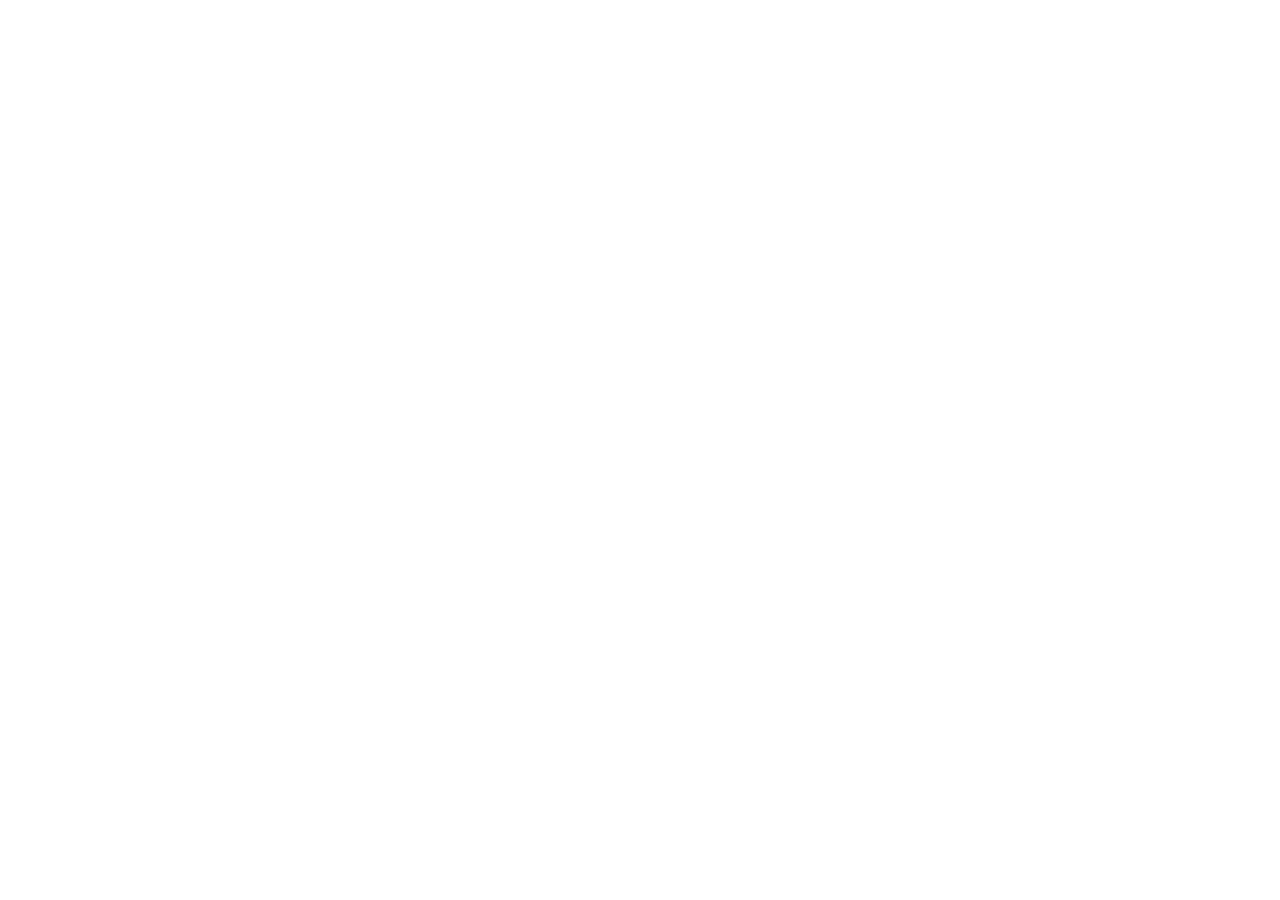
==== index.html @ ad23ac77 "Refactor index.html for SEO and structure improvements Updated meta tags for SEO and social sharing." ====
<!DOCTYPE html>
<html lang="en">
<head>

    <meta charset="UTF-8">
    <meta name="viewport" content="width=device-width, initial-scale=1.0">

    <title>Khallouki Studio | Premium Branding & Web Design</title>

    <meta name="description" content="Khallouki Studio creates premium branding, websites and digital experiences for modern businesses.">

    <meta name="keywords" content="Khallouki Studio, Branding, Logo Design, Web Design, UI UX, Portfolio">

    <meta name="author" content="Khallouki Studio">

    <meta name="robots" content="index,follow">

    <meta name="theme-color" content="#0d0d0d">

    <link rel="canonical" href="https://khalloukistudio.com">

    <!-- Open Graph -->
    <meta property="og:type" content="website">
    <meta property="og:title" content="Khallouki Studio">
    <meta property="og:description" content="Premium Branding & Digital Design">
    <meta property="og:image" content="assets/images/cover.jpg">
    <meta property="og:url" content="https://khalloukistudio.com">

    <!-- Twitter -->
    <meta name="twitter:card" content="summary_large_image">

    <!-- Favicon -->
    <link rel="icon" href="favicon.ico">

    <!-- Manifest -->
    <link rel="manifest" href="manifest.json">

    <!-- CSS -->
    <link rel="stylesheet" href="style.css">

    <!-- Font Awesome -->
    <link rel="stylesheet"
          href="https://cdnjs.cloudflare.com/ajax/libs/font-awesome/6.7.2/css/all.min.css">

    <!-- Google Analytics -->
    <script async src="https://www.googletagmanager.com/gtag/js?id=G-1DFYFEBGDF"></script>

    <script>
        window.dataLayer = window.dataLayer || [];
        function gtag(){dataLayer.push(arguments);}
        gtag('js', new Date());
        gtag('config', 'G-1DFYFEBGDF');
    </script>

</head>

<body>
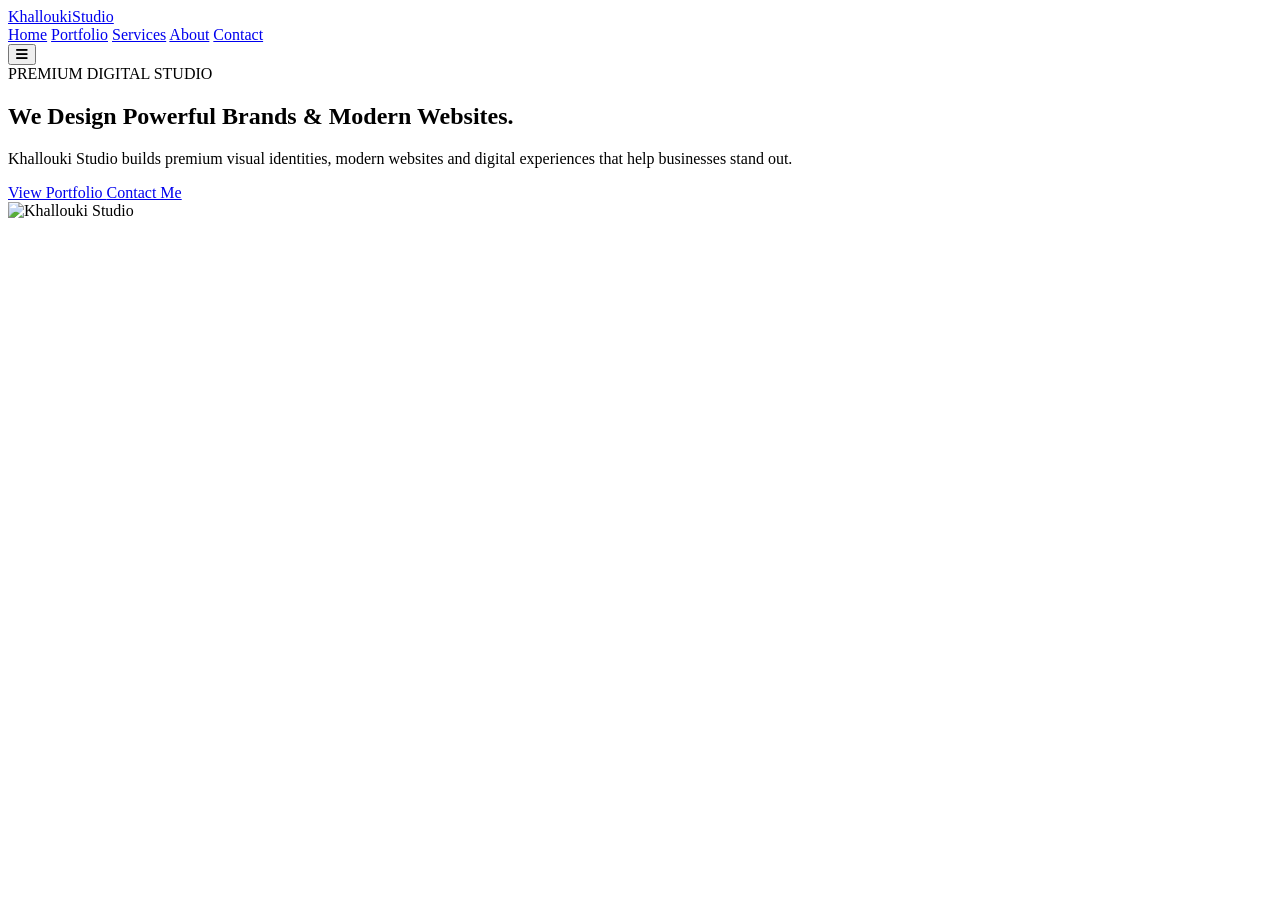
==== commit 0b0f5e69: "Add header and hero section to index.html" ====
--- a/index.html
+++ b/index.html
@@ -55,3 +55,81 @@
 </head>
 
 <body>
+        <!-- ===== HEADER ===== -->
+    <header class="header">
+
+        <div class="container">
+
+            <a href="#" class="logo">
+                Khallouki<span>Studio</span>
+            </a>
+
+            <nav class="navbar" id="navbar">
+
+                <a href="#home">Home</a>
+                <a href="#portfolio">Portfolio</a>
+                <a href="#services">Services</a>
+                <a href="#about">About</a>
+                <a href="#contact">Contact</a>
+
+            </nav>
+
+            <button id="menu-toggle" class="menu-toggle" aria-label="Menu">
+                <i class="fa-solid fa-bars"></i>
+            </button>
+
+        </div>
+
+    </header>
+
+    <!-- ===== HERO ===== -->
+
+    <section class="hero" id="home">
+
+        <div class="container hero-content">
+
+            <div class="hero-text">
+
+                <span class="hero-badge">
+                    PREMIUM DIGITAL STUDIO
+                </span>
+
+                <h1>
+                    We Design Powerful
+                    <span>Brands</span>
+                    & Modern Websites.
+                </h1>
+
+                <p>
+                    Khallouki Studio builds premium visual identities,
+                    modern websites and digital experiences that help
+                    businesses stand out.
+                </p>
+
+                <div class="hero-buttons">
+
+                    <a href="#portfolio" class="btn btn-primary">
+                        View Portfolio
+                    </a>
+
+                    <a href="#contact" class="btn btn-outline">
+                        Contact Me
+                    </a>
+
+                </div>
+
+            </div>
+
+            <div class="hero-image">
+
+                <img
+                    src="assets/images/hero.webp"
+                    alt="Khallouki Studio"
+                    loading="eager"
+                    fetchpriority="high">
+
+            </div>
+
+        </div>
+
+    </section>
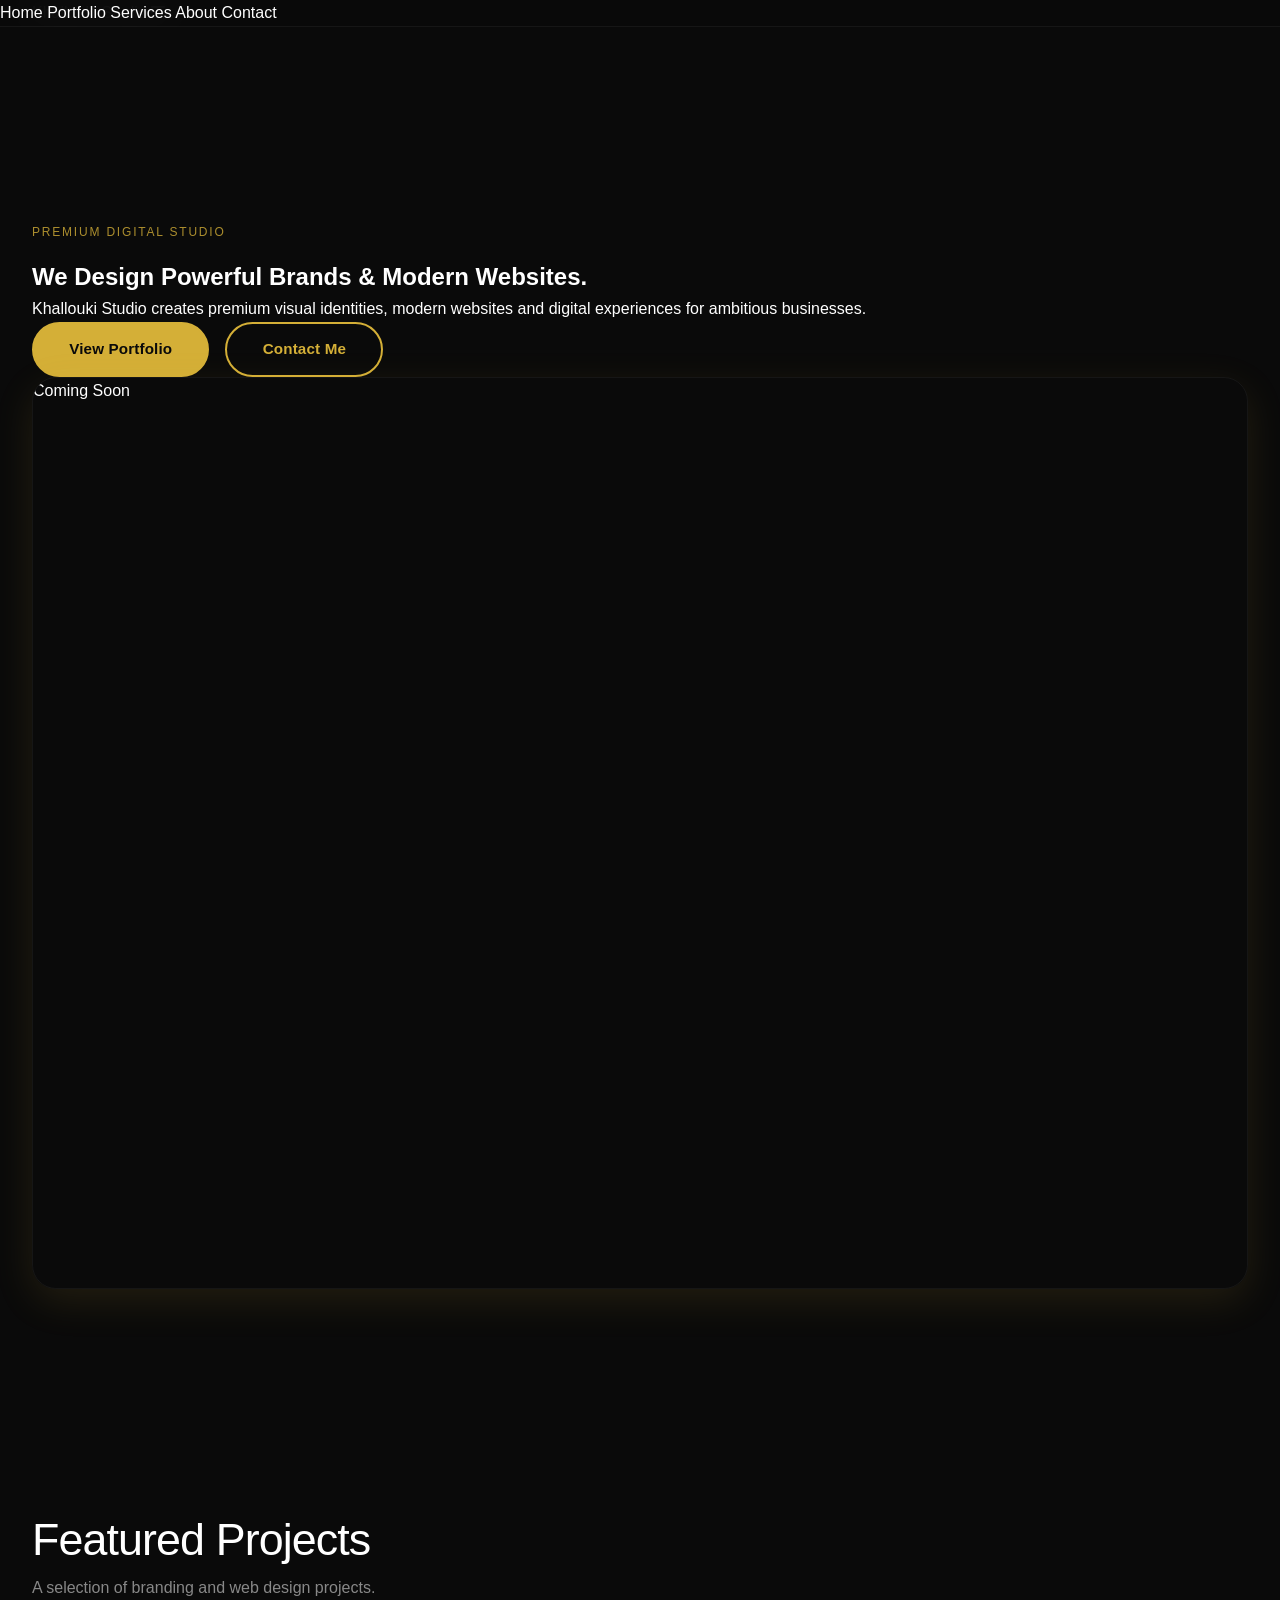
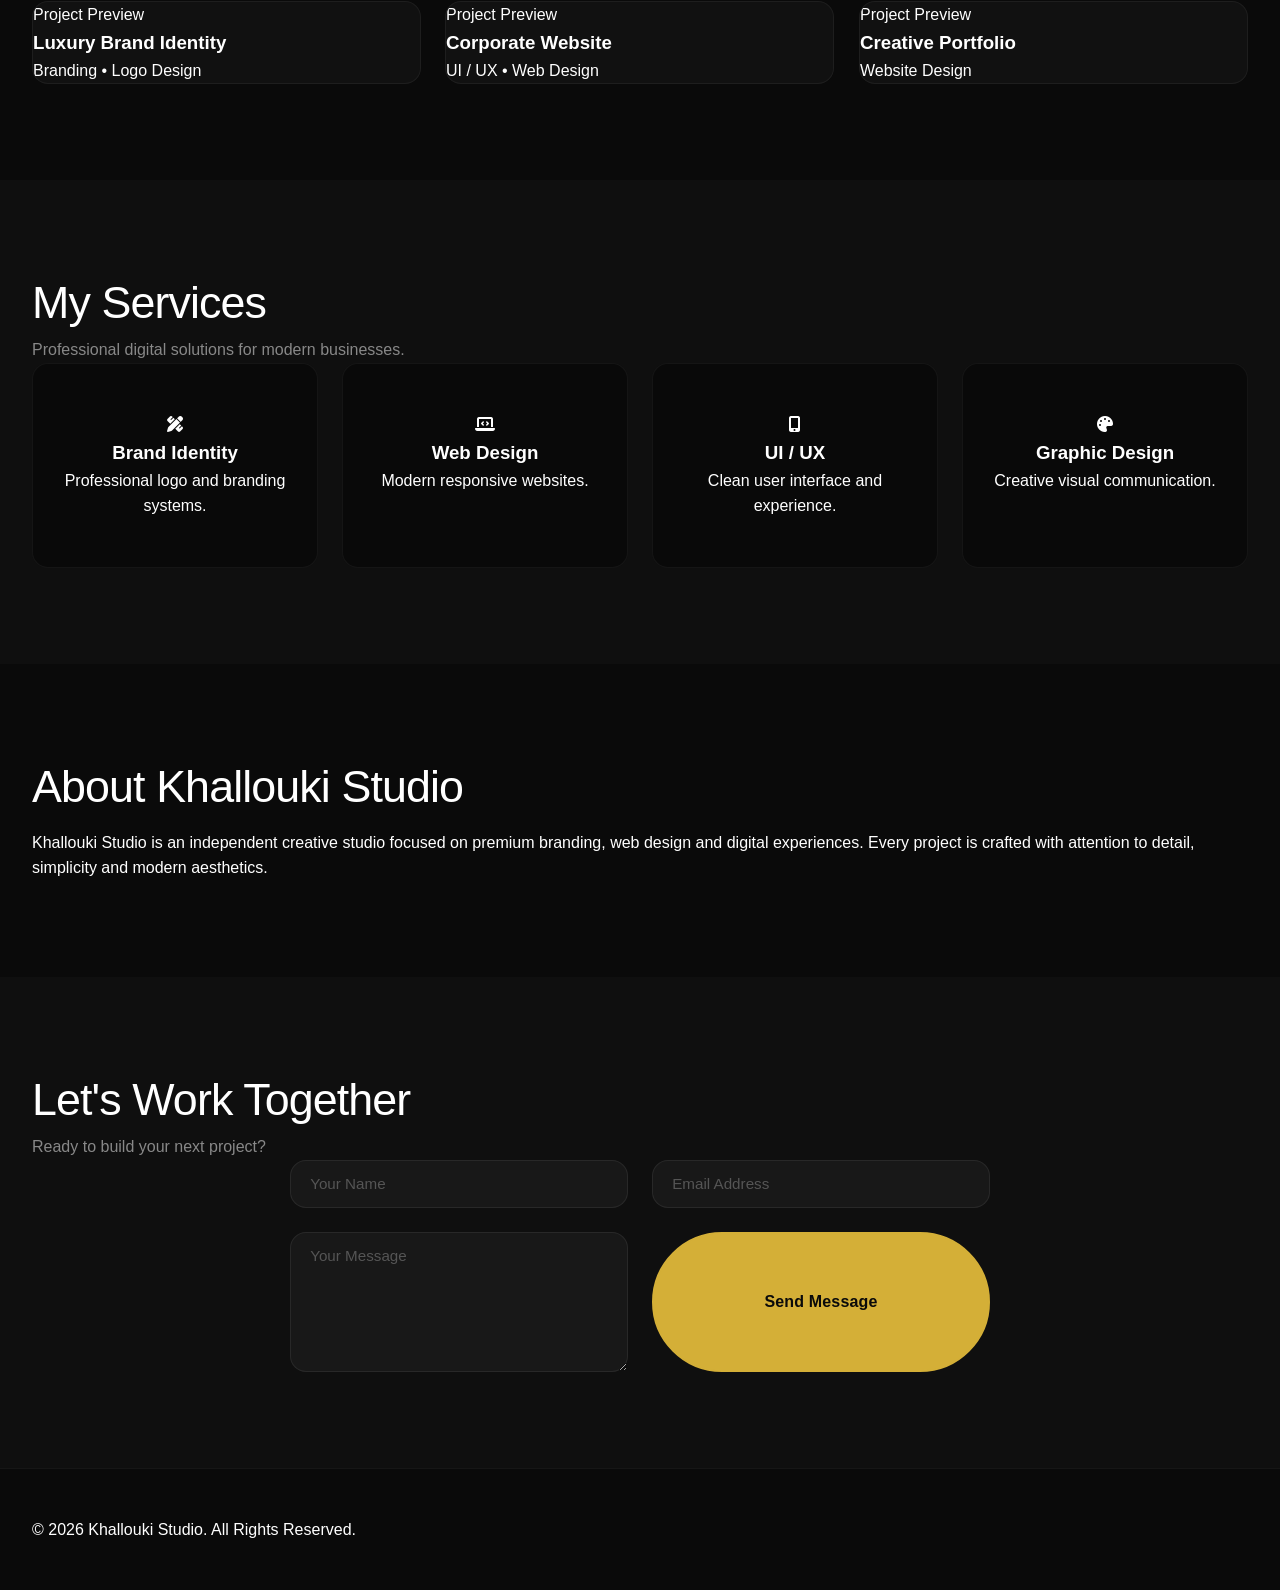
==== commit d355a87b: "Refactor index.html for SEO and content updates Updated meta tags for improved SEO and branding. Add" ====
--- a/index.html
+++ b/index.html
@@ -1,119 +1,104 @@
 <!DOCTYPE html>
 <html lang="en">
 <head>
-
     <meta charset="UTF-8">
     <meta name="viewport" content="width=device-width, initial-scale=1.0">
-
     <title>Khallouki Studio | Premium Branding & Web Design</title>
 
-    <meta name="description" content="Khallouki Studio creates premium branding, websites and digital experiences for modern businesses.">
-
-    <meta name="keywords" content="Khallouki Studio, Branding, Logo Design, Web Design, UI UX, Portfolio">
-
-    <meta name="author" content="Khallouki Studio">
+    <meta name="description"
+        content="Khallouki Studio creates premium branding, websites and digital experiences for modern businesses.">
+
+    <meta name="keywords"
+        content="branding, web design, ui ux, logo design, graphic design, portfolio">
+
+    <meta name="author" content="Ali Khallouki">
 
     <meta name="robots" content="index,follow">
 
     <meta name="theme-color" content="#0d0d0d">
 
-    <link rel="canonical" href="https://khalloukistudio.com">
-
-    <!-- Open Graph -->
-    <meta property="og:type" content="website">
-    <meta property="og:title" content="Khallouki Studio">
-    <meta property="og:description" content="Premium Branding & Digital Design">
-    <meta property="og:image" content="assets/images/cover.jpg">
-    <meta property="og:url" content="https://khalloukistudio.com">
-
-    <!-- Twitter -->
-    <meta name="twitter:card" content="summary_large_image">
-
-    <!-- Favicon -->
+    <link rel="manifest" href="manifest.json">
+
     <link rel="icon" href="favicon.ico">
 
-    <!-- Manifest -->
-    <link rel="manifest" href="manifest.json">
-
-    <!-- CSS -->
     <link rel="stylesheet" href="style.css">
 
-    <!-- Font Awesome -->
     <link rel="stylesheet"
-          href="https://cdnjs.cloudflare.com/ajax/libs/font-awesome/6.7.2/css/all.min.css">
-
-    <!-- Google Analytics -->
-    <script async src="https://www.googletagmanager.com/gtag/js?id=G-1DFYFEBGDF"></script>
-
-    <script>
-        window.dataLayer = window.dataLayer || [];
-        function gtag(){dataLayer.push(arguments);}
-        gtag('js', new Date());
-        gtag('config', 'G-1DFYFEBGDF');
-    </script>
+        href="https://cdnjs.cloudflare.com/ajax/libs/font-awesome/6.7.2/css/all.min.css">
 
 </head>
-
 <body>
-        <!-- ===== HEADER ===== -->
     <header class="header">
-
         <div class="container">
 
             <a href="#" class="logo">
-                Khallouki<span>Studio</span>
+                Khallouki <span>Studio</span>
             </a>
 
-            <nav class="navbar" id="navbar">
+            <nav class="navbar">
 
                 <a href="#home">Home</a>
+
                 <a href="#portfolio">Portfolio</a>
+
                 <a href="#services">Services</a>
+
                 <a href="#about">About</a>
+
                 <a href="#contact">Contact</a>
 
             </nav>
 
-            <button id="menu-toggle" class="menu-toggle" aria-label="Menu">
+            <button class="menu-toggle" id="menu-toggle">
+
                 <i class="fa-solid fa-bars"></i>
+
             </button>
 
         </div>
 
     </header>
-
-    <!-- ===== HERO ===== -->
-
     <section class="hero" id="home">
-
         <div class="container hero-content">
 
             <div class="hero-text">
 
                 <span class="hero-badge">
+
                     PREMIUM DIGITAL STUDIO
+
                 </span>
 
                 <h1>
+
                     We Design Powerful
+
                     <span>Brands</span>
+
                     & Modern Websites.
+
                 </h1>
 
                 <p>
-                    Khallouki Studio builds premium visual identities,
-                    modern websites and digital experiences that help
-                    businesses stand out.
+
+                    Khallouki Studio creates premium visual identities,
+                    modern websites and digital experiences
+                    for ambitious businesses.
+
                 </p>
 
                 <div class="hero-buttons">
 
                     <a href="#portfolio" class="btn btn-primary">
+
                         View Portfolio
+
                     </a>
 
                     <a href="#contact" class="btn btn-outline">
+
                         Contact Me
+
                     </a>
 
                 </div>
@@ -122,14 +107,225 @@
 
             <div class="hero-image">
 
-                <img
-                    src="assets/images/hero.webp"
-                    alt="Khallouki Studio"
-                    loading="eager"
-                    fetchpriority="high">
-
-            </div>
-
-        </div>
-
-    </section>
+                <div class="hero-placeholder">
+                    Coming Soon
+                </div>
+
+            </div>
+
+        </div>
+
+    </section>
+    <!-- ===== PORTFOLIO ===== -->
+    <section class="portfolio section-padding" id="portfolio">
+        <div class="container">
+
+            <div class="section-header">
+
+                <h2 class="section-title">
+                    Featured <span>Projects</span>
+                </h2>
+
+                <p class="section-subtitle">
+                    A selection of branding and web design projects.
+                </p>
+
+            </div>
+
+            <div class="portfolio-grid">
+
+                <article class="portfolio-card">
+
+                    <div class="portfolio-placeholder">
+                        Project Preview
+                    </div>
+
+                    <div class="portfolio-content">
+
+                        <h3>Luxury Brand Identity</h3>
+
+                        <p>Branding • Logo Design</p>
+
+                    </div>
+
+                </article>
+
+                <article class="portfolio-card">
+
+                    <div class="portfolio-placeholder">
+                        Project Preview
+                    </div>
+
+                    <div class="portfolio-content">
+
+                        <h3>Corporate Website</h3>
+
+                        <p>UI / UX • Web Design</p>
+
+                    </div>
+
+                </article>
+
+                <article class="portfolio-card">
+
+                    <div class="portfolio-placeholder">
+                        Project Preview
+                    </div>
+
+                    <div class="portfolio-content">
+
+                        <h3>Creative Portfolio</h3>
+
+                        <p>Website Design</p>
+
+                    </div>
+
+                </article>
+
+            </div>
+
+        </div>
+
+    </section>
+    <!-- ===== SERVICES ===== -->
+    <section class="services section-padding" id="services">
+        <div class="container">
+
+            <div class="section-header">
+
+                <h2 class="section-title">
+                    My <span>Services</span>
+                </h2>
+
+                <p class="section-subtitle">
+                    Professional digital solutions for modern businesses.
+                </p>
+
+            </div>
+
+            <div class="services-grid">
+
+                <div class="service-card">
+
+                    <i class="fa-solid fa-pen-ruler"></i>
+
+                    <h3>Brand Identity</h3>
+
+                    <p>Professional logo and branding systems.</p>
+
+                </div>
+
+                <div class="service-card">
+
+                    <i class="fa-solid fa-laptop-code"></i>
+
+                    <h3>Web Design</h3>
+
+                    <p>Modern responsive websites.</p>
+
+                </div>
+
+                <div class="service-card">
+
+                    <i class="fa-solid fa-mobile-screen-button"></i>
+
+                    <h3>UI / UX</h3>
+
+                    <p>Clean user interface and experience.</p>
+
+                </div>
+
+                <div class="service-card">
+
+                    <i class="fa-solid fa-palette"></i>
+
+                    <h3>Graphic Design</h3>
+
+                    <p>Creative visual communication.</p>
+
+                </div>
+
+            </div>
+
+        </div>
+
+    </section>
+    <!-- ===== ABOUT ===== -->
+    <section class="about section-padding" id="about">
+        <div class="container">
+
+            <div class="about-content">
+
+                <h2 class="section-title">
+                    About <span>Khallouki Studio</span>
+                </h2>
+
+                <p>
+                    Khallouki Studio is an independent creative studio focused on
+                    premium branding, web design and digital experiences.
+                    Every project is crafted with attention to detail,
+                    simplicity and modern aesthetics.
+                </p>
+
+            </div>
+
+        </div>
+
+    </section>
+    <!-- ===== CONTACT ===== -->
+    <section class="contact section-padding" id="contact">
+        <div class="container">
+
+            <h2 class="section-title">
+                Let's <span>Work Together</span>
+            </h2>
+
+            <p class="section-subtitle">
+                Ready to build your next project?
+            </p>
+
+            <form class="contact-form">
+
+                <input
+                    type="text"
+                    placeholder="Your Name"
+                    required>
+
+                <input
+                    type="email"
+                    placeholder="Email Address"
+                    required>
+
+                <textarea
+                    rows="6"
+                    placeholder="Your Message"
+                    required></textarea>
+
+                <button
+                    type="submit"
+                    class="btn btn-primary">
+                    Send Message
+                </button>
+
+            </form>
+
+        </div>
+
+    </section>
+    <!-- ===== FOOTER ===== -->
+    <footer class="footer">
+        <div class="container">
+
+            <p>
+                © 2026 Khallouki Studio.
+                All Rights Reserved.
+            </p>
+
+        </div>
+
+    </footer>
+
+    <!-- JavaScript -->
+    <script src="script.js"></script>
+</body>
+</html>
--- a/style.css
+++ b/style.css
@@ -0,0 +1,1324 @@
+/* ============================================================
+   KHALLOUKI STUDIO — PREMIUM DESIGN PORTFOLIO
+   Production-Ready CSS v3.0 (Optimized & Refactored)
+   ============================================================ */
+
+/* ============================================================
+   1. CSS CUSTOM PROPERTIES (Design Tokens)
+   ============================================================ */
+:root {
+    /* --- Colors --- */
+    --color-black: #0a0a0a;
+    --color-black-light: #141414;
+    --color-black-lighter: #1a1a1a;
+    --color-white: #ffffff;
+    --color-white-soft: #f5f5f5;
+    --color-gray: #888888;
+    --color-gray-light: #aaaaaa;
+    --color-gray-dark: #555555;
+
+    /* --- Accent --- */
+    --color-gold: #d4af37;
+    --color-gold-dark: #b8942e;
+    --color-gold-light: #e8c94a;
+    --color-gold-glow: rgba(212, 175, 55, 0.15);
+
+    /* --- Typography --- */
+    --font-primary: 'Inter', -apple-system, BlinkMacSystemFont, 'Segoe UI', Roboto, sans-serif;
+    --font-weight-light: 300;
+    --font-weight-regular: 400;
+    --font-weight-medium: 500;
+    --font-weight-semibold: 600;
+    --font-weight-bold: 700;
+
+    /* --- Spacing --- */
+    --spacing-xs: 0.25rem;
+    --spacing-sm: 0.5rem;
+    --spacing-md: 1rem;
+    --spacing-lg: 1.5rem;
+    --spacing-xl: 2rem;
+    --spacing-2xl: 3rem;
+    --spacing-3xl: 4rem;
+    --spacing-4xl: 6rem;
+    --spacing-5xl: 8rem;
+
+    /* --- Border Radius --- */
+    --radius-sm: 8px;
+    --radius-md: 16px;
+    --radius-lg: 24px;
+    --radius-xl: 32px;
+    --radius-full: 9999px;
+
+    /* --- Transitions --- */
+    --transition-fast: 0.2s ease;
+    --transition-medium: 0.3s ease;
+    --transition-slow: 0.5s ease;
+    --transition-bounce: 0.4s cubic-bezier(0.34, 1.56, 0.64, 1);
+
+    /* --- Shadows --- */
+    --shadow-sm: 0 2px 8px rgba(0, 0, 0, 0.3);
+    --shadow-md: 0 8px 24px rgba(0, 0, 0, 0.4);
+    --shadow-lg: 0 20px 48px rgba(0, 0, 0, 0.5);
+    --shadow-gold: 0 12px 40px rgba(212, 175, 55, 0.12);
+    --shadow-gold-hover: 0 20px 60px rgba(212, 175, 55, 0.2);
+
+    /* --- Container --- */
+    --container-max: 1280px;
+    --container-padding: 2rem;
+
+    /* --- Z-Index Scale --- */
+    --z-dropdown: 1000;
+    --z-sticky: 1100;
+    --z-fixed: 1200;
+    --z-modal: 1300;
+    --z-popover: 1400;
+    --z-tooltip: 1500;
+}
+
+/* ============================================================
+   2. RESET & BASE STYLES (Optimized)
+   ============================================================ */
+*,
+*::before,
+*::after {
+    margin: 0;
+    padding: 0;
+    box-sizing: border-box;
+}
+
+html {
+    scroll-behavior: smooth;
+    -webkit-text-size-adjust: 100%;
+    -webkit-font-smoothing: antialiased;
+    -moz-osx-font-smoothing: grayscale;
+}
+
+body {
+    font-family: var(--font-primary);
+    font-weight: var(--font-weight-regular);
+    background-color: var(--color-black);
+    color: var(--color-white);
+    line-height: 1.6;
+    min-height: 100vh;
+    overflow-x: hidden;
+}
+
+/* Optimized image rendering */
+img {
+    max-width: 100%;
+    height: auto;
+    display: block;
+    font-style: italic;
+    background-color: var(--color-black-light);
+}
+
+/* Improved link styles */
+a {
+    color: inherit;
+    text-decoration: none;
+    transition: color var(--transition-fast);
+}
+
+/* Remove list styles */
+ul,
+ol {
+    list-style: none;
+}
+
+/* Form elements reset */
+button,
+input,
+textarea,
+select {
+    font-family: inherit;
+    font-size: inherit;
+    border: none;
+    outline: none;
+    background: none;
+    color: inherit;
+}
+
+button {
+    cursor: pointer;
+    -webkit-tap-highlight-color: transparent;
+}
+
+/* ============================================================
+   3. UTILITY CLASSES (Optimized)
+   ============================================================ */
+.container {
+    max-width: var(--container-max);
+    margin: 0 auto;
+    padding: 0 var(--container-padding);
+    width: 100%;
+}
+
+.section-padding {
+    padding: var(--spacing-4xl) 0;
+}
+
+.section-title {
+    font-size: clamp(2rem, 5vw, 2.8rem);
+    font-weight: var(--font-weight-medium);
+    letter-spacing: -0.02em;
+    line-height: 1.2;
+}
+
+.section-title .gold {
+    color: var(--color-gold);
+}
+
+.section-subtitle {
+    color: var(--color-gray);
+    font-weight: var(--font-weight-light);
+    margin-top: var(--spacing-sm);
+    font-size: clamp(1rem, 1.2vw, 1.1rem);
+}
+
+.gold {
+    color: var(--color-gold);
+}
+
+.text-gray {
+    color: var(--color-gray);
+}
+
+.text-center {
+    text-align: center;
+}
+
+.sr-only {
+    position: absolute;
+    width: 1px;
+    height: 1px;
+    padding: 0;
+    margin: -1px;
+    overflow: hidden;
+    clip: rect(0, 0, 0, 0);
+    border: 0;
+}
+
+/* ============================================================
+   4. BUTTONS (Optimized)
+   ============================================================ */
+.btn-primary,
+.btn-outline {
+    display: inline-flex;
+    align-items: center;
+    justify-content: center;
+    font-weight: var(--font-weight-semibold);
+    padding: 0.85rem 2.2rem;
+    border-radius: var(--radius-full);
+    transition: all var(--transition-medium);
+    cursor: pointer;
+    font-size: 0.95rem;
+    letter-spacing: 0.01em;
+    text-align: center;
+    min-height: 3.2rem;
+    position: relative;
+    overflow: hidden;
+}
+
+.btn-primary {
+    background-color: var(--color-gold);
+    color: var(--color-black);
+    border: 2px solid var(--color-gold);
+}
+
+.btn-primary:hover {
+    background-color: var(--color-gold-dark);
+    border-color: var(--color-gold-dark);
+    transform: scale(1.02);
+    box-shadow: var(--shadow-gold-hover);
+}
+
+.btn-primary:focus-visible {
+    outline: 2px solid var(--color-gold);
+    outline-offset: 2px;
+}
+
+.btn-outline {
+    background-color: transparent;
+    color: var(--color-gold);
+    border: 2px solid var(--color-gold);
+}
+
+.btn-outline:hover {
+    background-color: var(--color-gold);
+    color: var(--color-black);
+    transform: scale(1.02);
+    box-shadow: var(--shadow-gold-hover);
+}
+
+.btn-outline:focus-visible {
+    outline: 2px solid var(--color-gold);
+    outline-offset: 2px;
+}
+
+/* ============================================================
+   5. NAVIGATION (Optimized)
+   ============================================================ */
+.navbar {
+    position: fixed;
+    top: 0;
+    left: 0;
+    right: 0;
+    z-index: var(--z-fixed);
+    background-color: rgba(10, 10, 10, 0.92);
+    backdrop-filter: blur(12px);
+    -webkit-backdrop-filter: blur(12px);
+    border-bottom: 1px solid rgba(255, 255, 255, 0.05);
+    transition: background-color var(--transition-medium), box-shadow var(--transition-medium);
+    will-change: transform;
+}
+
+.navbar.scrolled {
+    background-color: rgba(10, 10, 10, 0.98);
+    box-shadow: var(--shadow-md);
+}
+
+.navbar .container {
+    display: flex;
+    align-items: center;
+    justify-content: space-between;
+    padding-top: var(--spacing-lg);
+    padding-bottom: var(--spacing-lg);
+}
+
+.navbar-brand {
+    font-size: clamp(1.2rem, 2vw, 1.6rem);
+    font-weight: var(--font-weight-light);
+    letter-spacing: -0.02em;
+}
+
+.navbar-brand .gold {
+    font-weight: var(--font-weight-medium);
+}
+
+.navbar-links {
+    display: flex;
+    align-items: center;
+    gap: var(--spacing-xl);
+}
+
+.navbar-links a {
+    color: var(--color-gray);
+    font-size: 0.9rem;
+    font-weight: var(--font-weight-regular);
+    position: relative;
+    padding: 0.25rem 0;
+}
+
+.navbar-links a::after {
+    content: '';
+    position: absolute;
+    bottom: -2px;
+    left: 0;
+    width: 0;
+    height: 2px;
+    background-color: var(--color-gold);
+    transition: width var(--transition-medium);
+}
+
+.navbar-links a:hover {
+    color: var(--color-white);
+}
+
+.navbar-links a:hover::after {
+    width: 100%;
+}
+
+.navbar-links a:focus-visible {
+    outline: 2px solid var(--color-gold);
+    outline-offset: 4px;
+}
+
+.navbar-links .btn-primary {
+    padding: 0.6rem 1.6rem;
+    font-size: 0.85rem;
+    min-height: 2.8rem;
+}
+
+.navbar-toggle {
+    display: none;
+    font-size: 1.5rem;
+    color: var(--color-white);
+    cursor: pointer;
+    padding: var(--spacing-sm);
+    transition: transform var(--transition-fast);
+    -webkit-tap-highlight-color: transparent;
+}
+
+.navbar-toggle:hover {
+    transform: scale(1.1);
+}
+
+.navbar-toggle:focus-visible {
+    outline: 2px solid var(--color-gold);
+    outline-offset: 2px;
+}
+
+/* Mobile Menu */
+.navbar-mobile {
+    display: none;
+    background-color: var(--color-black-light);
+    padding: var(--spacing-lg) var(--container-padding);
+    border-bottom: 1px solid rgba(255, 255, 255, 0.05);
+    max-height: 0;
+    overflow: hidden;
+    transition: max-height var(--transition-medium), padding var(--transition-medium);
+}
+
+.navbar-mobile.active {
+    display: block;
+    max-height: 500px;
+    padding: var(--spacing-lg) var(--container-padding);
+}
+
+.navbar-mobile a {
+    display: block;
+    color: var(--color-gray);
+    padding: var(--spacing-md) 0;
+    font-size: 1rem;
+    transition: color var(--transition-fast);
+    border-bottom: 1px solid rgba(255, 255, 255, 0.03);
+}
+
+.navbar-mobile a:hover {
+    color: var(--color-gold);
+}
+
+.navbar-mobile a:focus-visible {
+    outline: 2px solid var(--color-gold);
+    outline-offset: 2px;
+}
+
+.navbar-mobile .btn-primary {
+    display: block;
+    text-align: center;
+    margin-top: var(--spacing-md);
+    width: 100%;
+}
+
+/* ============================================================
+   6. HERO SECTION (Optimized)
+   ============================================================ */
+.hero {
+    padding-top: calc(var(--spacing-5xl) + 4rem);
+    padding-bottom: var(--spacing-5xl);
+    min-height: 100vh;
+    display: flex;
+    align-items: center;
+}
+
+.hero-grid {
+    display: grid;
+    grid-template-columns: 1fr 1fr;
+    gap: var(--spacing-4xl);
+    align-items: center;
+}
+
+.hero-badge {
+    display: inline-block;
+    color: var(--color-gold);
+    font-size: 0.75rem;
+    font-weight: var(--font-weight-medium);
+    letter-spacing: 0.15em;
+    text-transform: uppercase;
+    margin-bottom: var(--spacing-md);
+    opacity: 0.8;
+}
+
+.hero-title {
+    font-size: clamp(2.8rem, 7vw, 4.8rem);
+    font-weight: var(--font-weight-light);
+    line-height: 1.1;
+    letter-spacing: -0.03em;
+    margin-bottom: var(--spacing-lg);
+}
+
+.hero-title .gold {
+    font-weight: var(--font-weight-medium);
+}
+
+.hero-description {
+    font-size: clamp(1rem, 1.4vw, 1.25rem);
+    color: var(--color-gray);
+    max-width: 480px;
+    line-height: 1.8;
+    margin-bottom: var(--spacing-xl);
+}
+
+.hero-buttons {
+    display: flex;
+    flex-wrap: wrap;
+    gap: var(--spacing-md);
+}
+
+.hero-image {
+    position: relative;
+    border-radius: var(--radius-lg);
+    overflow: hidden;
+    box-shadow: var(--shadow-gold);
+    border: 1px solid rgba(255, 255, 255, 0.05);
+    aspect-ratio: 4/3;
+}
+
+.hero-image img {
+    width: 100%;
+    height: 100%;
+    object-fit: cover;
+    transition: transform var(--transition-slow);
+}
+
+.hero-image:hover img {
+    transform: scale(1.03);
+}
+
+/* ============================================================
+   7. STATS SECTION (Optimized)
+   ============================================================ */
+.stats {
+    border-top: 1px solid rgba(255, 255, 255, 0.05);
+    border-bottom: 1px solid rgba(255, 255, 255, 0.05);
+    padding: var(--spacing-2xl) 0;
+}
+
+.stats-grid {
+    display: grid;
+    grid-template-columns: repeat(3, 1fr);
+    gap: var(--spacing-xl);
+    text-align: center;
+}
+
+.stat-number {
+    font-size: clamp(2.2rem, 4vw, 3.2rem);
+    font-weight: var(--font-weight-medium);
+    color: var(--color-gold);
+    line-height: 1.2;
+}
+
+.stat-label {
+    color: var(--color-gray);
+    font-size: 0.9rem;
+    letter-spacing: 0.04em;
+    margin-top: var(--spacing-xs);
+}
+
+/* ============================================================
+   8. PORTFOLIO SECTION (Optimized)
+   ============================================================ */
+.portfolio-header {
+    display: flex;
+    justify-content: space-between;
+    align-items: flex-end;
+    margin-bottom: var(--spacing-3xl);
+    flex-wrap: wrap;
+    gap: var(--spacing-md);
+}
+
+.portfolio-view-all {
+    color: var(--color-gold);
+    font-size: 0.9rem;
+    font-weight: var(--font-weight-medium);
+    transition: all var(--transition-fast);
+}
+
+.portfolio-view-all:hover {
+    opacity: 0.7;
+}
+
+.portfolio-view-all:focus-visible {
+    outline: 2px solid var(--color-gold);
+    outline-offset: 2px;
+}
+
+.portfolio-grid {
+    display: grid;
+    grid-template-columns: repeat(3, 1fr);
+    gap: var(--spacing-lg);
+}
+
+.portfolio-card {
+    background-color: rgba(255, 255, 255, 0.03);
+    border-radius: var(--radius-md);
+    overflow: hidden;
+    border: 1px solid rgba(255, 255, 255, 0.05);
+    transition: transform var(--transition-medium), box-shadow var(--transition-medium), border-color var(--transition-medium);
+    will-change: transform;
+}
+
+.portfolio-card:hover {
+    transform: translateY(-8px);
+    box-shadow: var(--shadow-gold);
+    border-color: rgba(212, 175, 55, 0.2);
+}
+
+.portfolio-card:focus-within {
+    outline: 2px solid var(--color-gold);
+    outline-offset: 2px;
+}
+
+.portfolio-card-image {
+    width: 100%;
+    aspect-ratio: 4/3;
+    overflow: hidden;
+}
+
+.portfolio-card-image img {
+    width: 100%;
+    height: 100%;
+    object-fit: cover;
+    transition: transform var(--transition-slow);
+}
+
+.portfolio-card:hover .portfolio-card-image img {
+    transform: scale(1.05);
+}
+
+.portfolio-card-content {
+    padding: var(--spacing-lg);
+}
+
+.portfolio-card-title {
+    font-size: 1.1rem;
+    font-weight: var(--font-weight-medium);
+    margin-bottom: var(--spacing-xs);
+}
+
+.portfolio-card-category {
+    color: var(--color-gray);
+    font-size: 0.85rem;
+}
+
+/* ============================================================
+   9. SERVICES SECTION (Optimized)
+   ============================================================ */
+.services {
+    background-color: rgba(255, 255, 255, 0.02);
+}
+
+.services-header {
+    text-align: center;
+    margin-bottom: var(--spacing-3xl);
+}
+
+.services-grid {
+    display: grid;
+    grid-template-columns: repeat(4, 1fr);
+    gap: var(--spacing-lg);
+}
+
+.service-card {
+    background-color: rgba(0, 0, 0, 0.4);
+    border: 1px solid rgba(255, 255, 255, 0.05);
+    border-radius: var(--radius-md);
+    padding: var(--spacing-2xl) var(--spacing-lg);
+    text-align: center;
+    transition: transform var(--transition-medium), border-color var(--transition-medium), box-shadow var(--transition-medium);
+    will-change: transform;
+}
+
+.service-card:hover {
+    transform: translateY(-6px);
+    border-color: rgba(212, 175, 55, 0.2);
+    box-shadow: var(--shadow-gold);
+}
+
+.service-card:focus-within {
+    outline: 2px solid var(--color-gold);
+    outline-offset: 2px;
+}
+
+.service-icon {
+    font-size: 2.8rem;
+    color: var(--color-gold);
+    margin-bottom: var(--spacing-md);
+    display: inline-block;
+    transition: transform var(--transition-bounce);
+    line-height: 1;
+}
+
+.service-card:hover .service-icon {
+    transform: scale(1.1);
+}
+
+.service-title {
+    font-size: 1.15rem;
+    font-weight: var(--font-weight-medium);
+    margin-bottom: var(--spacing-xs);
+}
+
+.service-description {
+    color: var(--color-gray);
+    font-size: 0.9rem;
+}
+
+/* ============================================================
+   10. ABOUT SECTION (Optimized)
+   ============================================================ */
+.about-grid {
+    display: grid;
+    grid-template-columns: 1fr 1fr;
+    gap: var(--spacing-4xl);
+    align-items: center;
+}
+
+.about-content .section-title {
+    margin-bottom: var(--spacing-md);
+}
+
+.about-text {
+    color: var(--color-gray-light);
+    font-size: clamp(1rem, 1.1vw, 1.05rem);
+    line-height: 1.8;
+    margin-bottom: var(--spacing-lg);
+}
+
+.about-location {
+    color: var(--color-gray);
+    margin-bottom: var(--spacing-lg);
+}
+
+.about-location span {
+    color: var(--color-white);
+}
+
+.about-skills {
+    display: flex;
+    flex-wrap: wrap;
+    gap: var(--spacing-sm);
+}
+
+.about-skill {
+    background-color: rgba(255, 255, 255, 0.05);
+    padding: 0.4rem 1.2rem;
+    border-radius: var(--radius-full);
+    font-size: 0.85rem;
+    color: var(--color-gray-light);
+    transition: all var(--transition-fast);
+}
+
+.about-skill:hover {
+    background-color: rgba(212, 175, 55, 0.1);
+    color: var(--color-gold);
+}
+
+.about-image {
+    border-radius: var(--radius-lg);
+    overflow: hidden;
+    aspect-ratio: 1/1;
+    border: 1px solid rgba(255, 255, 255, 0.05);
+    box-shadow: var(--shadow-gold);
+}
+
+.about-image img {
+    width: 100%;
+    height: 100%;
+    object-fit: cover;
+    transition: transform var(--transition-slow);
+}
+
+.about-image:hover img {
+    transform: scale(1.03);
+}
+
+/* ============================================================
+   11. CONTACT SECTION (Optimized)
+   ============================================================ */
+.contact {
+    background-color: rgba(255, 255, 255, 0.02);
+}
+
+.contact-header {
+    text-align: center;
+    margin-bottom: var(--spacing-3xl);
+}
+
+.contact-actions {
+    display: flex;
+    flex-wrap: wrap;
+    justify-content: center;
+    gap: var(--spacing-md);
+    margin-bottom: var(--spacing-3xl);
+}
+
+.contact-form {
+    max-width: 700px;
+    margin: 0 auto;
+    display: grid;
+    grid-template-columns: 1fr 1fr;
+    gap: var(--spacing-lg);
+}
+
+.contact-form .full-width {
+    grid-column: 1 / -1;
+}
+
+.contact-form label {
+    display: block;
+    color: var(--color-gray);
+    font-size: 0.85rem;
+    margin-bottom: var(--spacing-xs);
+    font-weight: var(--font-weight-medium);
+}
+
+.contact-form input,
+.contact-form textarea {
+    background-color: rgba(255, 255, 255, 0.04);
+    border: 1px solid rgba(255, 255, 255, 0.07);
+    border-radius: var(--radius-md);
+    padding: 0.9rem 1.2rem;
+    width: 100%;
+    color: var(--color-white);
+    transition: border-color var(--transition-fast), box-shadow var(--transition-fast);
+    font-size: 0.95rem;
+}
+
+.contact-form input::placeholder,
+.contact-form textarea::placeholder {
+    color: var(--color-gray-dark);
+}
+
+.contact-form input:focus,
+.contact-form textarea:focus {
+    border-color: var(--color-gold);
+    box-shadow: 0 0 0 3px rgba(212, 175, 55, 0.1);
+}
+
+.contact-form input:focus-visible,
+.contact-form textarea:focus-visible {
+    outline: 2px solid var(--color-gold);
+    outline-offset: 2px;
+}
+
+.contact-form textarea {
+    resize: vertical;
+    min-height: 140px;
+}
+
+.contact-form .btn-primary {
+    width: 100%;
+    padding: 1rem;
+    font-size: 1rem;
+    min-height: 3.5rem;
+}
+
+.contact-form-status {
+    grid-column: 1 / -1;
+    text-align: center;
+    color: var(--color-gold);
+    font-size: 0.95rem;
+    min-height: 2rem;
+}
+
+/* ============================================================
+   12. FOOTER (Optimized)
+   ============================================================ */
+.footer {
+    border-top: 1px solid rgba(255, 255, 255, 0.05);
+    padding: var(--spacing-2xl) 0;
+}
+
+.footer-content {
+    display: flex;
+    justify-content: space-between;
+    align-items: center;
+    flex-wrap: wrap;
+    gap: var(--spacing-lg);
+}
+
+.footer-brand {
+    font-size: clamp(1.1rem, 1.3vw, 1.3rem);
+    font-weight: var(--font-weight-light);
+}
+
+.footer-brand .gold {
+    font-weight: var(--font-weight-medium);
+}
+
+.footer-social {
+    display: flex;
+    gap: var(--spacing-lg);
+}
+
+.footer-social a {
+    color: var(--color-gray);
+    font-size: 1.1rem;
+    transition: all var(--transition-fast);
+}
+
+.footer-social a:hover {
+    color: var(--color-gold);
+    transform: translateY(-2px);
+}
+
+.footer-social a:focus-visible {
+    outline: 2px solid var(--color-gold);
+    outline-offset: 2px;
+}
+
+.footer-copyright {
+    color: var(--color-gray-dark);
+    font-size: 0.85rem;
+}
+
+/* ============================================================
+   13. ANIMATIONS (Optimized with Reduced Motion Support)
+   ============================================================ */
+@keyframes fadeUp {
+    0% {
+        opacity: 0;
+        transform: translateY(30px);
+    }
+    100% {
+        opacity: 1;
+        transform: translateY(0);
+    }
+}
+
+@keyframes fadeIn {
+    0% {
+        opacity: 0;
+    }
+    100% {
+        opacity: 1;
+    }
+}
+
+@keyframes slideInLeft {
+    0% {
+        opacity: 0;
+        transform: translateX(-40px);
+    }
+    100% {
+        opacity: 1;
+        transform: translateX(0);
+    }
+}
+
+@keyframes slideInRight {
+    0% {
+        opacity: 0;
+        transform: translateX(40px);
+    }
+    100% {
+        opacity: 1;
+        transform: translateX(0);
+    }
+}
+
+/* Reduced motion preference */
+@media (prefers-reduced-motion: reduce) {
+    *,
+    *::before,
+    *::after {
+        animation-duration: 0.01ms !important;
+        animation-iteration-count: 1 !important;
+        transition-duration: 0.01ms !important;
+        scroll-behavior: auto !important;
+    }
+}
+
+.animate-fade-up {
+    animation: fadeUp 0.8s ease forwards;
+}
+
+.animate-fade-in {
+    animation: fadeIn 0.6s ease forwards;
+}
+
+.animate-slide-left {
+    animation: slideInLeft 0.8s ease forwards;
+}
+
+.animate-slide-right {
+    animation: slideInRight 0.8s ease forwards;
+}
+
+.delay-1 {
+    animation-delay: 0.1s;
+}
+.delay-2 {
+    animation-delay: 0.2s;
+}
+.delay-3 {
+    animation-delay: 0.3s;
+}
+.delay-4 {
+    animation-delay: 0.4s;
+}
+.delay-5 {
+    animation-delay: 0.5s;
+}
+
+/* Scroll Reveal */
+.reveal {
+    opacity: 0;
+    transform: translateY(30px);
+    transition: opacity 0.8s ease, transform 0.8s ease;
+    will-change: opacity, transform;
+}
+
+.reveal.visible {
+    opacity: 1;
+    transform: translateY(0);
+}
+
+@media (prefers-reduced-motion: reduce) {
+    .reveal {
+        opacity: 1;
+        transform: translateY(0);
+    }
+}
+
+/* ============================================================
+   14. MEDIA QUERIES (Optimized & Consolidated)
+   ============================================================ */
+
+/* Large Screens (1200px and above) */
+@media (max-width: 1200px) {
+    .hero-grid {
+        gap: var(--spacing-3xl);
+    }
+
+    .services-grid {
+        grid-template-columns: repeat(2, 1fr);
+    }
+
+    .portfolio-grid {
+        grid-template-columns: repeat(2, 1fr);
+    }
+}
+
+/* Tablets & Small Laptops (992px - 1199px) */
+@media (max-width: 992px) {
+    :root {
+        --container-padding: 1.5rem;
+    }
+
+    .section-padding {
+        padding: var(--spacing-3xl) 0;
+    }
+
+    .hero {
+        padding-top: calc(var(--spacing-4xl) + 4rem);
+        padding-bottom: var(--spacing-4xl);
+        min-height: auto;
+    }
+
+    .hero-grid {
+        grid-template-columns: 1fr;
+        gap: var(--spacing-2xl);
+    }
+
+    .hero-description {
+        max-width: 100%;
+    }
+
+    .hero-image {
+        max-width: 600px;
+        margin: 0 auto;
+    }
+
+    .about-grid {
+        grid-template-columns: 1fr;
+        gap: var(--spacing-2xl);
+    }
+
+    .about-image {
+        max-width: 400px;
+        margin: 0 auto;
+    }
+
+    .navbar-links {
+        gap: var(--spacing-lg);
+    }
+
+    .navbar-links a {
+        font-size: 0.85rem;
+    }
+}
+
+/* Mobile & Small Tablets (768px - 991px) */
+@media (max-width: 768px) {
+    :root {
+        --container-padding: 1.25rem;
+        --spacing-4xl: 3rem;
+        --spacing-3xl: 2rem;
+    }
+
+    .navbar-links {
+        display: none;
+    }
+
+    .navbar-toggle {
+        display: block;
+    }
+
+    .navbar-brand {
+        font-size: 1.3rem;
+    }
+
+    .hero-title {
+        font-size: 2.8rem;
+    }
+
+    .hero-buttons {
+        flex-direction: column;
+        width: 100%;
+    }
+
+    .hero-buttons .btn-primary,
+    .hero-buttons .btn-outline {
+        width: 100%;
+        text-align: center;
+    }
+
+    .stats-grid {
+        grid-template-columns: 1fr;
+        gap: var(--spacing-lg);
+    }
+
+    .stat-number {
+        font-size: 2.4rem;
+    }
+
+    .portfolio-header {
+        flex-direction: column;
+        align-items: flex-start;
+    }
+
+    .portfolio-grid {
+        grid-template-columns: 1fr 1fr;
+        gap: var(--spacing-md);
+    }
+
+    .services-grid {
+        grid-template-columns: 1fr 1fr;
+        gap: var(--spacing-md);
+    }
+
+    .service-card {
+        padding: var(--spacing-lg);
+    }
+
+    .contact-form {
+        grid-template-columns: 1fr;
+        gap: var(--spacing-md);
+    }
+
+    .contact-form .full-width {
+        grid-column: 1;
+    }
+
+    .contact-actions {
+        flex-direction: column;
+        align-items: stretch;
+    }
+
+    .contact-actions .btn-primary,
+    .contact-actions .btn-outline {
+        text-align: center;
+    }
+
+    .footer-content {
+        flex-direction: column;
+        text-align: center;
+        gap: var(--spacing-md);
+    }
+
+    .footer-social {
+        justify-content: center;
+    }
+}
+
+/* Small Mobile (480px - 767px) */
+@media (max-width: 480px) {
+    :root {
+        --container-padding: 1rem;
+    }
+
+    .section-title {
+        font-size: 1.8rem;
+    }
+
+    .hero-title {
+        font-size: 2.2rem;
+    }
+
+    .hero {
+        padding-top: calc(var(--spacing-3xl) + 4rem);
+    }
+
+    .portfolio-grid {
+        grid-template-columns: 1fr;
+        max-width: 400px;
+        margin: 0 auto;
+    }
+
+    .services-grid {
+        grid-template-columns: 1fr;
+        max-width: 400px;
+        margin: 0 auto;
+    }
+
+    .navbar-brand {
+        font-size: 1.1rem;
+    }
+
+    .btn-primary,
+    .btn-outline {
+        padding: 0.7rem 1.8rem;
+        font-size: 0.9rem;
+    }
+
+    .stat-number {
+        font-size: 2rem;
+    }
+
+    .about-text {
+        font-size: 0.95rem;
+    }
+
+    .footer-brand {
+        font-size: 1.1rem;
+    }
+
+    .footer-social {
+        gap: var(--spacing-md);
+    }
+
+    .footer-copyright {
+        font-size: 0.75rem;
+    }
+}
+
+/* Extra Small Mobile (below 380px) */
+@media (max-width: 380px) {
+    .hero-title {
+        font-size: 1.8rem;
+    }
+
+    .section-title {
+        font-size: 1.5rem;
+    }
+
+    .service-card {
+        padding: var(--spacing-md);
+    }
+
+    .service-icon {
+        font-size: 2rem;
+    }
+
+    .portfolio-card-content {
+        padding: var(--spacing-md);
+    }
+
+    .contact-form input,
+    .contact-form textarea {
+        padding: 0.7rem 1rem;
+        font-size: 0.9rem;
+    }
+}
+
+/* ============================================================
+   15. PRINT STYLES
+   ============================================================ */
+@media print {
+    .navbar,
+    .navbar-mobile,
+    .hero-buttons,
+    .contact-actions,
+    .footer-social,
+    .portfolio-card:hover {
+        display: none !important;
+    }
+
+    body {
+        background: white !important;
+        color: black !important;
+    }
+
+    .gold {
+        color: #b8942e !important;
+    }
+
+    .container {
+        max-width: 100% !important;
+        padding: 0 !important;
+    }
+
+    .section-padding {
+        padding: 1rem 0 !important;
+    }
+
+    .hero-image,
+    .about-image {
+        box-shadow: none !important;
+        border: 1px solid #ddd !important;
+    }
+}
+
+/* ============================================================
+   16. ACCESSIBILITY & UTILITY
+   ============================================================ */
+
+/* Skip to main content */
+.skip-to-main {
+    position: absolute;
+    top: -9999px;
+    left: 50%;
+    transform: translateX(-50%);
+    background: var(--color-gold);
+    color: var(--color-black);
+    padding: var(--spacing-md) var(--spacing-xl);
+    border-radius: var(--radius-full);
+    z-index: var(--z-tooltip);
+    font-weight: var(--font-weight-semibold);
+}
+
+.skip-to-main:focus {
+    top: var(--spacing-md);
+}
+
+/* Selection color */
+::selection {
+    background: var(--color-gold);
+    color: var(--color-black);
+}
+
+/* Scrollbar styling - subtle and premium */
+::-webkit-scrollbar {
+    width: 10px;
+}
+
+::-webkit-scrollbar-track {
+    background: var(--color-black);
+}
+
+::-webkit-scrollbar-thumb {
+    background: var(--color-gold-dark);
+    border-radius: var(--radius-full);
+    transition: background var(--transition-fast);
+}
+
+::-webkit-scrollbar-thumb:hover {
+    background: var(--color-gold);
+}
+
+/* Focus styles for all interactive elements */
+:focus-visible {
+    outline: 2px solid var(--color-gold);
+    outline-offset: 2px;
+}
+
+/* High contrast text for accessibility */
+.text-high-contrast {
+    color: var(--color-white);
+}
+
+/* ============================================================
+   END OF STYLESHEET
+   ============================================================ */
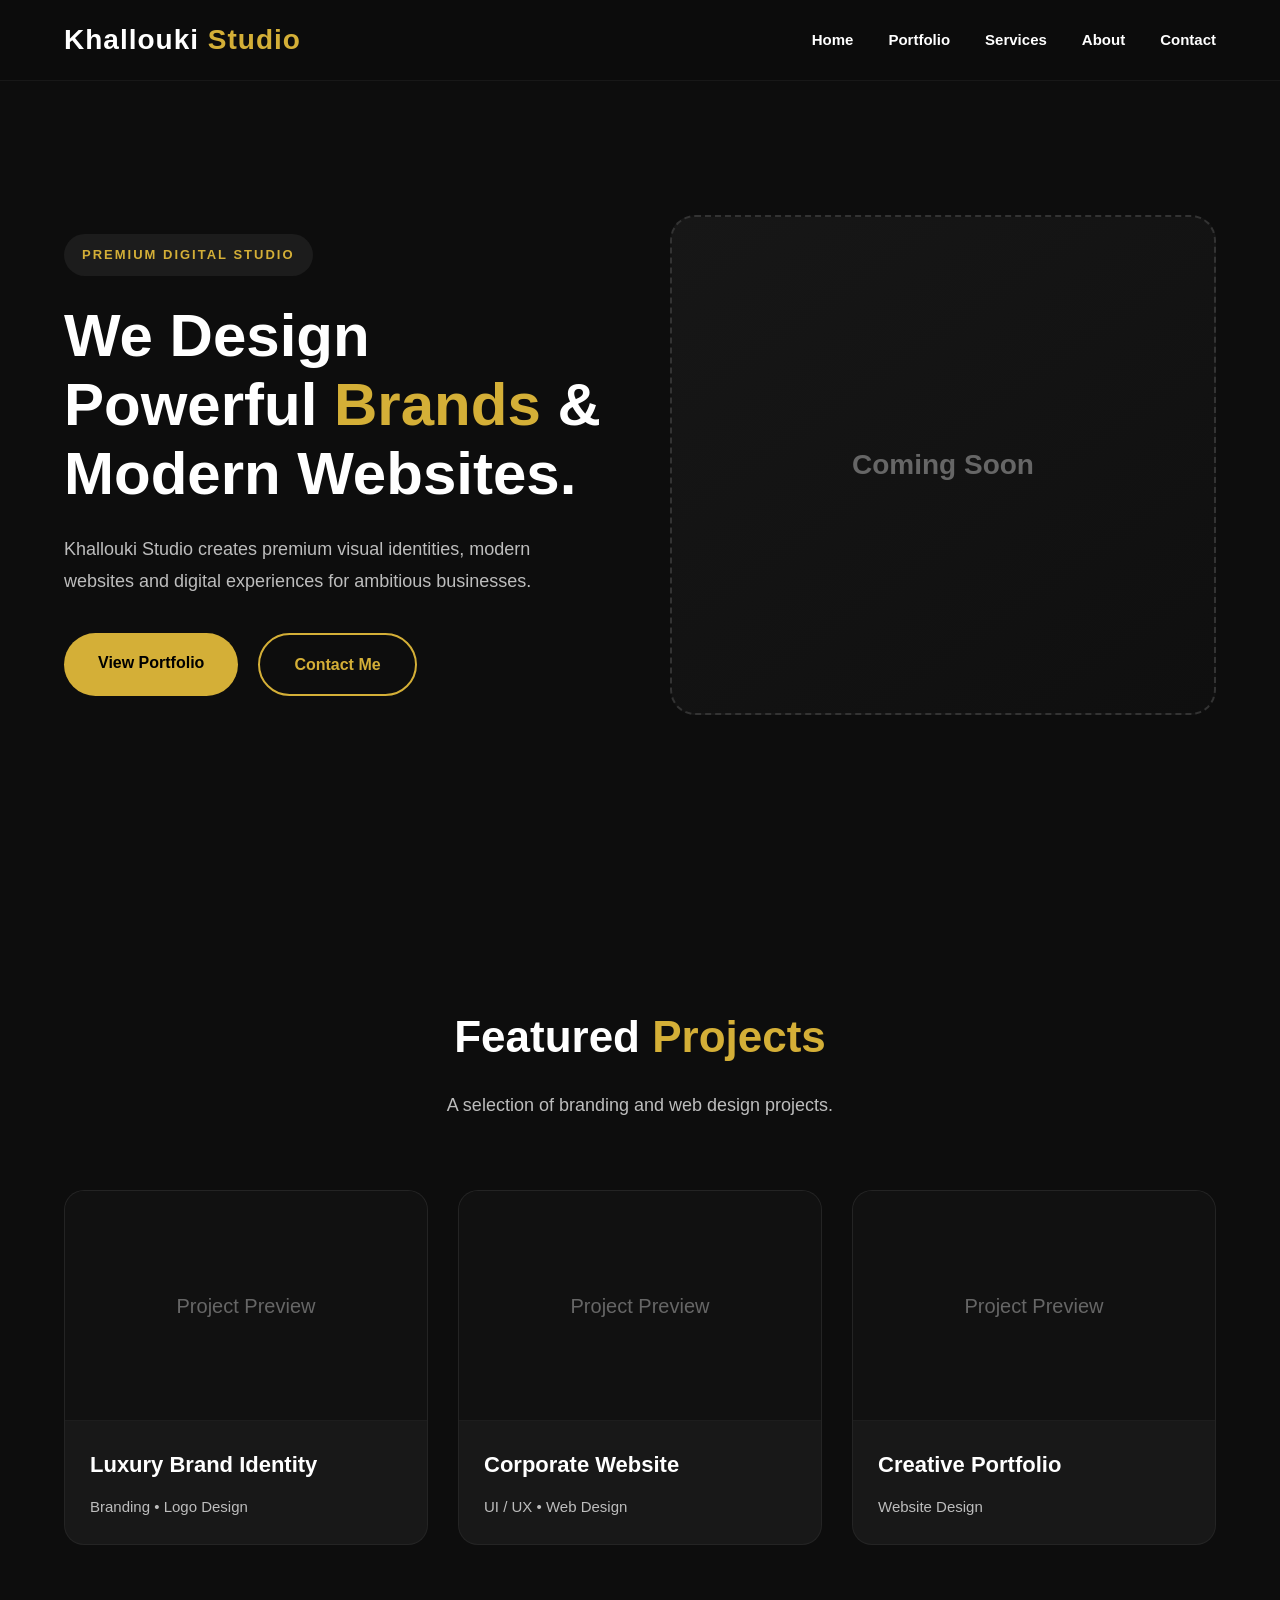
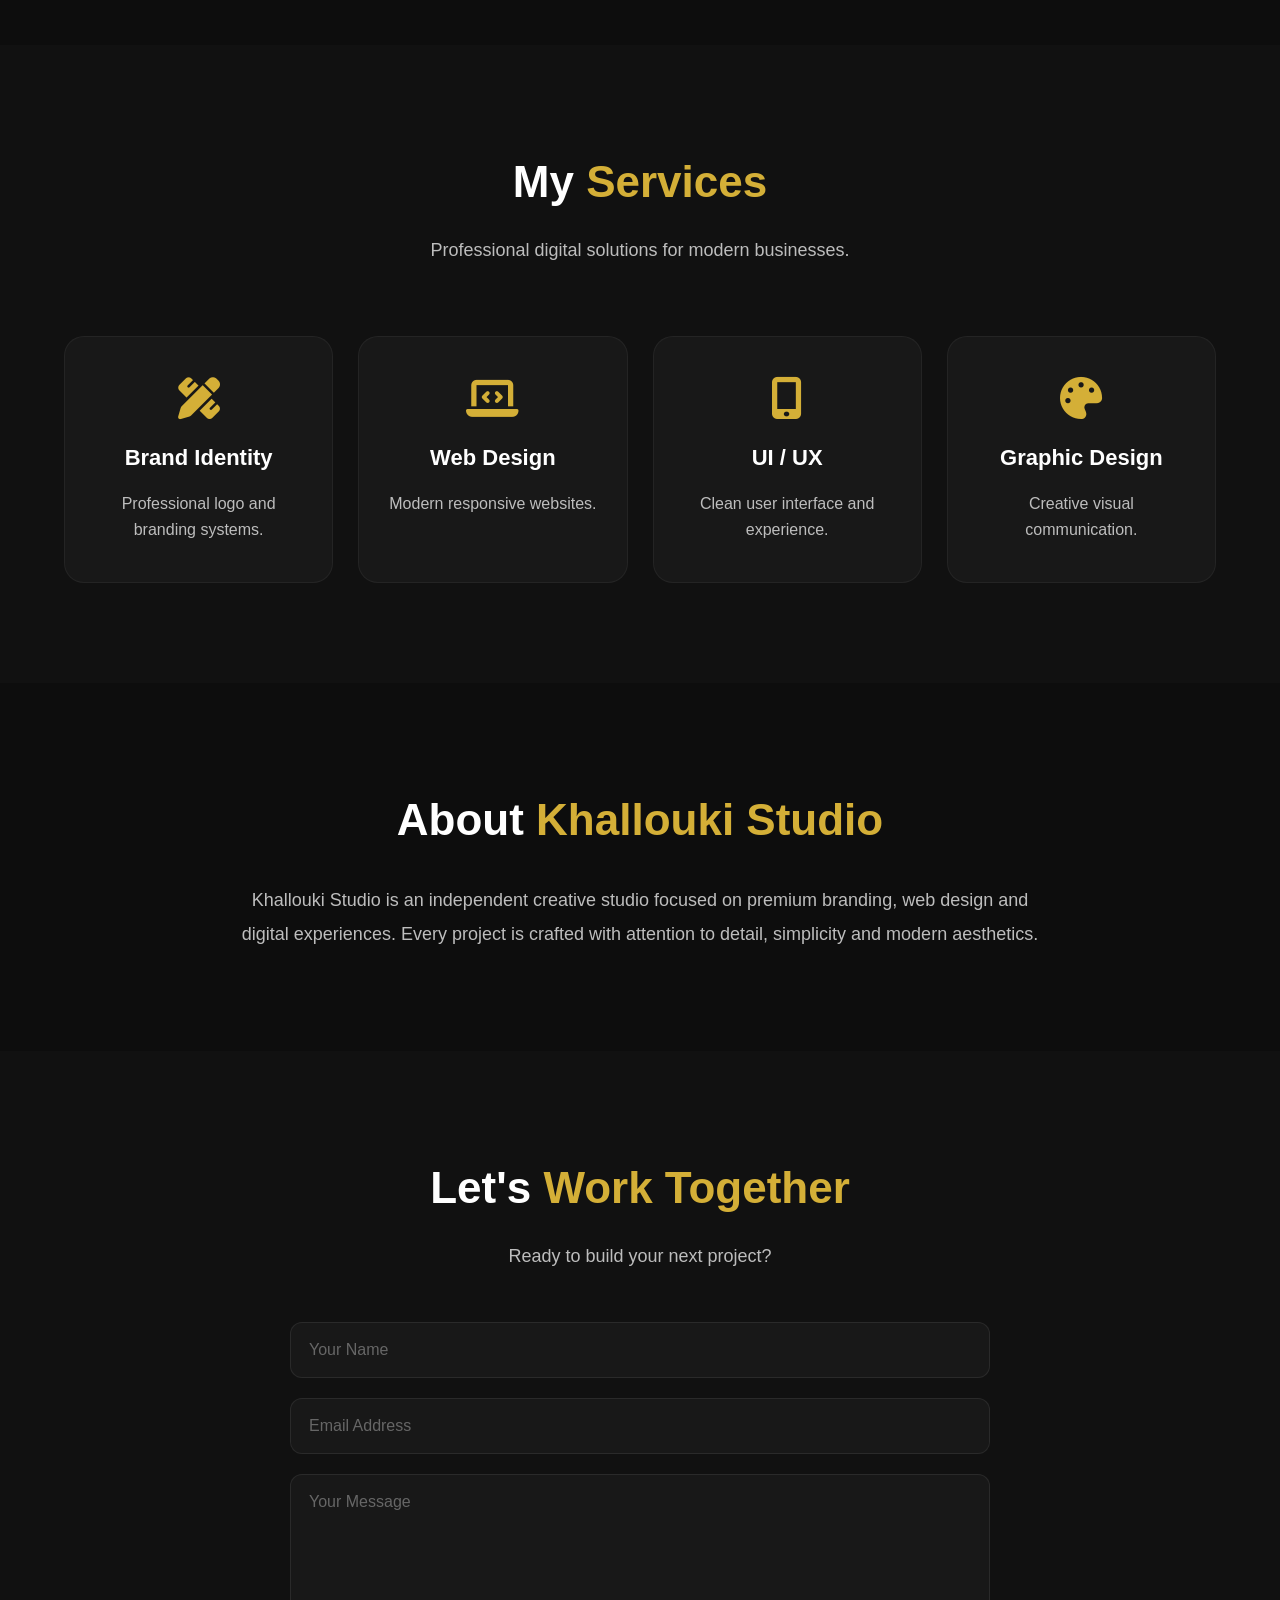
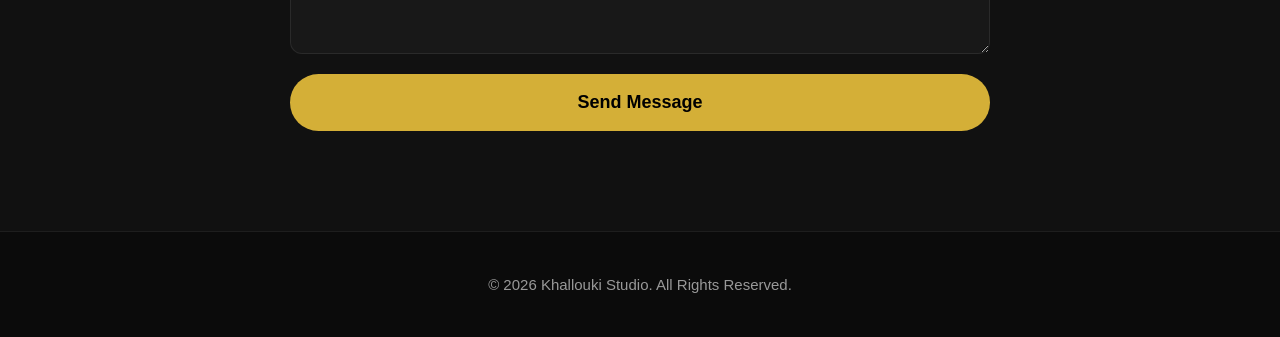
==== commit bd933266: "Modify contact form with action and hidden inputs Updated the contact form to include action and hid" ====
--- a/index.html
+++ b/index.html
@@ -284,19 +284,27 @@
                 Ready to build your next project?
             </p>
 
-            <form class="contact-form">
+            <form class="contact-form"
+                  action="https://formsubmit.co/support.khalloukistudio@gmail.com"
+                  method="POST">
+
+                <input type="hidden" name="_captcha" value="false">
+                <input type="hidden" name="_subject" value="New message from Khallouki Studio">
 
                 <input
                     type="text"
+                    name="name"
                     placeholder="Your Name"
                     required>
 
                 <input
                     type="email"
+                    name="email"
                     placeholder="Email Address"
                     required>
 
                 <textarea
+                    name="message"
                     rows="6"
                     placeholder="Your Message"
                     required></textarea>
@@ -317,7 +325,7 @@
         <div class="container">
 
             <p>
-                © 2026 Khallouki Studio.
+                © <span id="year"></span> Khallouki Studio.
                 All Rights Reserved.
             </p>
 
--- a/style.css
+++ b/style.css
@@ -1,86 +1,10 @@
-/* ============================================================
-   KHALLOUKI STUDIO — PREMIUM DESIGN PORTFOLIO
-   Production-Ready CSS v3.0 (Optimized & Refactored)
-   ============================================================ */
-
-/* ============================================================
-   1. CSS CUSTOM PROPERTIES (Design Tokens)
-   ============================================================ */
-:root {
-    /* --- Colors --- */
-    --color-black: #0a0a0a;
-    --color-black-light: #141414;
-    --color-black-lighter: #1a1a1a;
-    --color-white: #ffffff;
-    --color-white-soft: #f5f5f5;
-    --color-gray: #888888;
-    --color-gray-light: #aaaaaa;
-    --color-gray-dark: #555555;
-
-    /* --- Accent --- */
-    --color-gold: #d4af37;
-    --color-gold-dark: #b8942e;
-    --color-gold-light: #e8c94a;
-    --color-gold-glow: rgba(212, 175, 55, 0.15);
-
-    /* --- Typography --- */
-    --font-primary: 'Inter', -apple-system, BlinkMacSystemFont, 'Segoe UI', Roboto, sans-serif;
-    --font-weight-light: 300;
-    --font-weight-regular: 400;
-    --font-weight-medium: 500;
-    --font-weight-semibold: 600;
-    --font-weight-bold: 700;
-
-    /* --- Spacing --- */
-    --spacing-xs: 0.25rem;
-    --spacing-sm: 0.5rem;
-    --spacing-md: 1rem;
-    --spacing-lg: 1.5rem;
-    --spacing-xl: 2rem;
-    --spacing-2xl: 3rem;
-    --spacing-3xl: 4rem;
-    --spacing-4xl: 6rem;
-    --spacing-5xl: 8rem;
-
-    /* --- Border Radius --- */
-    --radius-sm: 8px;
-    --radius-md: 16px;
-    --radius-lg: 24px;
-    --radius-xl: 32px;
-    --radius-full: 9999px;
-
-    /* --- Transitions --- */
-    --transition-fast: 0.2s ease;
-    --transition-medium: 0.3s ease;
-    --transition-slow: 0.5s ease;
-    --transition-bounce: 0.4s cubic-bezier(0.34, 1.56, 0.64, 1);
-
-    /* --- Shadows --- */
-    --shadow-sm: 0 2px 8px rgba(0, 0, 0, 0.3);
-    --shadow-md: 0 8px 24px rgba(0, 0, 0, 0.4);
-    --shadow-lg: 0 20px 48px rgba(0, 0, 0, 0.5);
-    --shadow-gold: 0 12px 40px rgba(212, 175, 55, 0.12);
-    --shadow-gold-hover: 0 20px 60px rgba(212, 175, 55, 0.2);
-
-    /* --- Container --- */
-    --container-max: 1280px;
-    --container-padding: 2rem;
-
-    /* --- Z-Index Scale --- */
-    --z-dropdown: 1000;
-    --z-sticky: 1100;
-    --z-fixed: 1200;
-    --z-modal: 1300;
-    --z-popover: 1400;
-    --z-tooltip: 1500;
-}
-
-/* ============================================================
-   2. RESET & BASE STYLES (Optimized)
-   ============================================================ */
-*,
-*::before,
-*::after {
+/* ==========================
+   KHALLOUKI STUDIO
+   Premium Stylesheet
+========================== */
+
+/* ================= RESET & BASE ================= */
+* {
     margin: 0;
     padding: 0;
     box-sizing: border-box;
@@ -88,827 +12,664 @@
 
 html {
     scroll-behavior: smooth;
-    -webkit-text-size-adjust: 100%;
-    -webkit-font-smoothing: antialiased;
-    -moz-osx-font-smoothing: grayscale;
 }
 
 body {
-    font-family: var(--font-primary);
-    font-weight: var(--font-weight-regular);
-    background-color: var(--color-black);
-    color: var(--color-white);
-    line-height: 1.6;
-    min-height: 100vh;
+    font-family: Arial, Helvetica, sans-serif;
+    background: #0d0d0d;
+    color: #fff;
+    line-height: 1.7;
     overflow-x: hidden;
 }
 
-/* Optimized image rendering */
 img {
     max-width: 100%;
-    height: auto;
     display: block;
-    font-style: italic;
-    background-color: var(--color-black-light);
-}
-
-/* Improved link styles */
+}
+
 a {
+    text-decoration: none;
     color: inherit;
-    text-decoration: none;
-    transition: color var(--transition-fast);
-}
-
-/* Remove list styles */
-ul,
-ol {
+}
+
+ul {
     list-style: none;
 }
 
-/* Form elements reset */
-button,
-input,
-textarea,
-select {
-    font-family: inherit;
-    font-size: inherit;
-    border: none;
-    outline: none;
-    background: none;
-    color: inherit;
-}
-
-button {
-    cursor: pointer;
-    -webkit-tap-highlight-color: transparent;
-}
-
-/* ============================================================
-   3. UTILITY CLASSES (Optimized)
-   ============================================================ */
 .container {
-    max-width: var(--container-max);
-    margin: 0 auto;
-    padding: 0 var(--container-padding);
-    width: 100%;
+    width: 90%;
+    max-width: 1200px;
+    margin: auto;
 }
 
 .section-padding {
-    padding: var(--spacing-4xl) 0;
-}
-
-.section-title {
-    font-size: clamp(2rem, 5vw, 2.8rem);
-    font-weight: var(--font-weight-medium);
-    letter-spacing: -0.02em;
-    line-height: 1.2;
-}
-
-.section-title .gold {
-    color: var(--color-gold);
-}
-
-.section-subtitle {
-    color: var(--color-gray);
-    font-weight: var(--font-weight-light);
-    margin-top: var(--spacing-sm);
-    font-size: clamp(1rem, 1.2vw, 1.1rem);
-}
-
-.gold {
-    color: var(--color-gold);
-}
-
-.text-gray {
-    color: var(--color-gray);
-}
-
-.text-center {
-    text-align: center;
-}
-
-.sr-only {
-    position: absolute;
-    width: 1px;
-    height: 1px;
-    padding: 0;
-    margin: -1px;
-    overflow: hidden;
-    clip: rect(0, 0, 0, 0);
-    border: 0;
-}
-
-/* ============================================================
-   4. BUTTONS (Optimized)
-   ============================================================ */
-.btn-primary,
-.btn-outline {
-    display: inline-flex;
-    align-items: center;
-    justify-content: center;
-    font-weight: var(--font-weight-semibold);
-    padding: 0.85rem 2.2rem;
-    border-radius: var(--radius-full);
-    transition: all var(--transition-medium);
-    cursor: pointer;
-    font-size: 0.95rem;
-    letter-spacing: 0.01em;
-    text-align: center;
-    min-height: 3.2rem;
-    position: relative;
-    overflow: hidden;
-}
-
-.btn-primary {
-    background-color: var(--color-gold);
-    color: var(--color-black);
-    border: 2px solid var(--color-gold);
-}
-
-.btn-primary:hover {
-    background-color: var(--color-gold-dark);
-    border-color: var(--color-gold-dark);
-    transform: scale(1.02);
-    box-shadow: var(--shadow-gold-hover);
-}
-
-.btn-primary:focus-visible {
-    outline: 2px solid var(--color-gold);
-    outline-offset: 2px;
-}
-
-.btn-outline {
-    background-color: transparent;
-    color: var(--color-gold);
-    border: 2px solid var(--color-gold);
-}
-
-.btn-outline:hover {
-    background-color: var(--color-gold);
-    color: var(--color-black);
-    transform: scale(1.02);
-    box-shadow: var(--shadow-gold-hover);
-}
-
-.btn-outline:focus-visible {
-    outline: 2px solid var(--color-gold);
-    outline-offset: 2px;
-}
-
-/* ============================================================
-   5. NAVIGATION (Optimized)
-   ============================================================ */
-.navbar {
+    padding: 100px 0;
+}
+
+/* ================= HEADER ================= */
+.header {
     position: fixed;
     top: 0;
     left: 0;
-    right: 0;
-    z-index: var(--z-fixed);
-    background-color: rgba(10, 10, 10, 0.92);
-    backdrop-filter: blur(12px);
-    -webkit-backdrop-filter: blur(12px);
-    border-bottom: 1px solid rgba(255, 255, 255, 0.05);
-    transition: background-color var(--transition-medium), box-shadow var(--transition-medium);
-    will-change: transform;
-}
-
-.navbar.scrolled {
-    background-color: rgba(10, 10, 10, 0.98);
-    box-shadow: var(--shadow-md);
-}
-
-.navbar .container {
+    width: 100%;
+    background: rgba(13, 13, 13, .95);
+    backdrop-filter: blur(10px);
+    -webkit-backdrop-filter: blur(10px);
+    z-index: 999;
+    border-bottom: 1px solid rgba(255, 255, 255, .05);
+}
+
+.header .container {
     display: flex;
+    justify-content: space-between;
     align-items: center;
-    justify-content: space-between;
-    padding-top: var(--spacing-lg);
-    padding-bottom: var(--spacing-lg);
-}
-
-.navbar-brand {
-    font-size: clamp(1.2rem, 2vw, 1.6rem);
-    font-weight: var(--font-weight-light);
-    letter-spacing: -0.02em;
-}
-
-.navbar-brand .gold {
-    font-weight: var(--font-weight-medium);
-}
-
-.navbar-links {
+    height: 80px;
+}
+
+.logo {
+    font-size: 28px;
+    font-weight: 700;
+    letter-spacing: 1px;
+}
+
+.logo span {
+    color: #d4af37;
+}
+
+.navbar {
     display: flex;
-    align-items: center;
-    gap: var(--spacing-xl);
-}
-
-.navbar-links a {
-    color: var(--color-gray);
-    font-size: 0.9rem;
-    font-weight: var(--font-weight-regular);
+    gap: 35px;
+}
+
+.navbar a {
+    font-size: 15px;
+    font-weight: 600;
+    transition: .3s;
     position: relative;
-    padding: 0.25rem 0;
-}
-
-.navbar-links a::after {
+}
+
+.navbar a::after {
     content: '';
     position: absolute;
-    bottom: -2px;
+    bottom: -4px;
     left: 0;
     width: 0;
     height: 2px;
-    background-color: var(--color-gold);
-    transition: width var(--transition-medium);
-}
-
-.navbar-links a:hover {
-    color: var(--color-white);
-}
-
-.navbar-links a:hover::after {
+    background: #d4af37;
+    transition: width .3s;
+}
+
+.navbar a:hover::after {
     width: 100%;
 }
 
-.navbar-links a:focus-visible {
-    outline: 2px solid var(--color-gold);
-    outline-offset: 4px;
-}
-
-.navbar-links .btn-primary {
-    padding: 0.6rem 1.6rem;
-    font-size: 0.85rem;
-    min-height: 2.8rem;
-}
-
-.navbar-toggle {
+.navbar a:hover {
+    color: #d4af37;
+}
+
+.menu-toggle {
     display: none;
-    font-size: 1.5rem;
-    color: var(--color-white);
+    background: none;
+    border: none;
+    font-size: 26px;
+    color: #fff;
     cursor: pointer;
-    padding: var(--spacing-sm);
-    transition: transform var(--transition-fast);
-    -webkit-tap-highlight-color: transparent;
-}
-
-.navbar-toggle:hover {
+    transition: transform .3s;
+}
+
+.menu-toggle:hover {
     transform: scale(1.1);
 }
 
-.navbar-toggle:focus-visible {
-    outline: 2px solid var(--color-gold);
-    outline-offset: 2px;
-}
-
-/* Mobile Menu */
-.navbar-mobile {
-    display: none;
-    background-color: var(--color-black-light);
-    padding: var(--spacing-lg) var(--container-padding);
-    border-bottom: 1px solid rgba(255, 255, 255, 0.05);
-    max-height: 0;
-    overflow: hidden;
-    transition: max-height var(--transition-medium), padding var(--transition-medium);
-}
-
-.navbar-mobile.active {
-    display: block;
-    max-height: 500px;
-    padding: var(--spacing-lg) var(--container-padding);
-}
-
-.navbar-mobile a {
-    display: block;
-    color: var(--color-gray);
-    padding: var(--spacing-md) 0;
-    font-size: 1rem;
-    transition: color var(--transition-fast);
-    border-bottom: 1px solid rgba(255, 255, 255, 0.03);
-}
-
-.navbar-mobile a:hover {
-    color: var(--color-gold);
-}
-
-.navbar-mobile a:focus-visible {
-    outline: 2px solid var(--color-gold);
-    outline-offset: 2px;
-}
-
-.navbar-mobile .btn-primary {
-    display: block;
-    text-align: center;
-    margin-top: var(--spacing-md);
-    width: 100%;
-}
-
-/* ============================================================
-   6. HERO SECTION (Optimized)
-   ============================================================ */
+/* ================= HERO ================= */
 .hero {
-    padding-top: calc(var(--spacing-5xl) + 4rem);
-    padding-bottom: var(--spacing-5xl);
+    padding-top: 150px;
+    padding-bottom: 120px;
     min-height: 100vh;
     display: flex;
     align-items: center;
 }
 
-.hero-grid {
+.hero-content {
     display: grid;
     grid-template-columns: 1fr 1fr;
-    gap: var(--spacing-4xl);
     align-items: center;
+    gap: 60px;
 }
 
 .hero-badge {
     display: inline-block;
-    color: var(--color-gold);
-    font-size: 0.75rem;
-    font-weight: var(--font-weight-medium);
-    letter-spacing: 0.15em;
-    text-transform: uppercase;
-    margin-bottom: var(--spacing-md);
-    opacity: 0.8;
-}
-
-.hero-title {
-    font-size: clamp(2.8rem, 7vw, 4.8rem);
-    font-weight: var(--font-weight-light);
-    line-height: 1.1;
-    letter-spacing: -0.03em;
-    margin-bottom: var(--spacing-lg);
-}
-
-.hero-title .gold {
-    font-weight: var(--font-weight-medium);
-}
-
-.hero-description {
-    font-size: clamp(1rem, 1.4vw, 1.25rem);
-    color: var(--color-gray);
-    max-width: 480px;
+    padding: 10px 18px;
+    background: #1c1c1c;
+    color: #d4af37;
+    border-radius: 40px;
+    font-size: 13px;
+    letter-spacing: 2px;
+    margin-bottom: 25px;
+    font-weight: 600;
+}
+
+.hero h1 {
+    font-size: 60px;
+    line-height: 1.15;
+    margin-bottom: 25px;
+    font-weight: 800;
+}
+
+.hero h1 span {
+    color: #d4af37;
+}
+
+.hero p {
+    font-size: 18px;
+    color: #bdbdbd;
+    margin-bottom: 35px;
+    max-width: 520px;
     line-height: 1.8;
-    margin-bottom: var(--spacing-xl);
 }
 
 .hero-buttons {
     display: flex;
+    gap: 20px;
     flex-wrap: wrap;
-    gap: var(--spacing-md);
-}
-
-.hero-image {
-    position: relative;
-    border-radius: var(--radius-lg);
-    overflow: hidden;
-    box-shadow: var(--shadow-gold);
-    border: 1px solid rgba(255, 255, 255, 0.05);
-    aspect-ratio: 4/3;
-}
-
-.hero-image img {
-    width: 100%;
-    height: 100%;
-    object-fit: cover;
-    transition: transform var(--transition-slow);
-}
-
-.hero-image:hover img {
-    transform: scale(1.03);
-}
-
-/* ============================================================
-   7. STATS SECTION (Optimized)
-   ============================================================ */
-.stats {
-    border-top: 1px solid rgba(255, 255, 255, 0.05);
-    border-bottom: 1px solid rgba(255, 255, 255, 0.05);
-    padding: var(--spacing-2xl) 0;
-}
-
-.stats-grid {
-    display: grid;
-    grid-template-columns: repeat(3, 1fr);
-    gap: var(--spacing-xl);
+}
+
+.btn {
+    padding: 16px 34px;
+    border-radius: 40px;
+    font-weight: 700;
+    transition: all .3s ease;
+    display: inline-block;
+    cursor: pointer;
+    border: none;
     text-align: center;
-}
-
-.stat-number {
-    font-size: clamp(2.2rem, 4vw, 3.2rem);
-    font-weight: var(--font-weight-medium);
-    color: var(--color-gold);
-    line-height: 1.2;
-}
-
-.stat-label {
-    color: var(--color-gray);
-    font-size: 0.9rem;
-    letter-spacing: 0.04em;
-    margin-top: var(--spacing-xs);
-}
-
-/* ============================================================
-   8. PORTFOLIO SECTION (Optimized)
-   ============================================================ */
-.portfolio-header {
+    font-size: 16px;
+}
+
+.btn-primary {
+    background: #d4af37;
+    color: #000;
+}
+
+.btn-primary:hover {
+    transform: translateY(-4px);
+    box-shadow: 0 12px 30px rgba(212, 175, 55, 0.3);
+}
+
+.btn-outline {
+    border: 2px solid #d4af37;
+    color: #d4af37;
+    background: transparent;
+}
+
+.btn-outline:hover {
+    background: #d4af37;
+    color: #000;
+    transform: translateY(-4px);
+    box-shadow: 0 12px 30px rgba(212, 175, 55, 0.2);
+}
+
+.hero-placeholder {
+    height: 500px;
+    border-radius: 25px;
     display: flex;
-    justify-content: space-between;
-    align-items: flex-end;
-    margin-bottom: var(--spacing-3xl);
-    flex-wrap: wrap;
-    gap: var(--spacing-md);
-}
-
-.portfolio-view-all {
-    color: var(--color-gold);
-    font-size: 0.9rem;
-    font-weight: var(--font-weight-medium);
-    transition: all var(--transition-fast);
-}
-
-.portfolio-view-all:hover {
-    opacity: 0.7;
-}
-
-.portfolio-view-all:focus-visible {
-    outline: 2px solid var(--color-gold);
-    outline-offset: 2px;
+    align-items: center;
+    justify-content: center;
+    font-size: 28px;
+    font-weight: bold;
+    background: linear-gradient(145deg, #171717, #0f0f0f);
+    border: 2px dashed #333;
+    color: #666;
+    transition: all .3s;
+}
+
+.hero-placeholder:hover {
+    border-color: #d4af37;
+    color: #d4af37;
+}
+
+/* ================= SECTION TITLES ================= */
+.section-title {
+    font-size: 44px;
+    text-align: center;
+    margin-bottom: 15px;
+    font-weight: 700;
+}
+
+.section-title span {
+    color: #d4af37;
+}
+
+.section-subtitle {
+    text-align: center;
+    color: #bdbdbd;
+    margin-bottom: 70px;
+    font-size: 18px;
+}
+
+/* ================= PORTFOLIO ================= */
+.portfolio {
+    background: #0d0d0d;
 }
 
 .portfolio-grid {
     display: grid;
     grid-template-columns: repeat(3, 1fr);
-    gap: var(--spacing-lg);
+    gap: 30px;
 }
 
 .portfolio-card {
-    background-color: rgba(255, 255, 255, 0.03);
-    border-radius: var(--radius-md);
+    background: #181818;
+    border-radius: 20px;
     overflow: hidden;
-    border: 1px solid rgba(255, 255, 255, 0.05);
-    transition: transform var(--transition-medium), box-shadow var(--transition-medium), border-color var(--transition-medium);
-    will-change: transform;
+    transition: all .35s ease;
+    border: 1px solid rgba(255, 255, 255, .05);
 }
 
 .portfolio-card:hover {
-    transform: translateY(-8px);
-    box-shadow: var(--shadow-gold);
+    transform: translateY(-10px);
+    box-shadow: 0 15px 40px rgba(0, 0, 0, .4);
     border-color: rgba(212, 175, 55, 0.2);
 }
 
-.portfolio-card:focus-within {
-    outline: 2px solid var(--color-gold);
-    outline-offset: 2px;
-}
-
-.portfolio-card-image {
-    width: 100%;
-    aspect-ratio: 4/3;
-    overflow: hidden;
-}
-
-.portfolio-card-image img {
-    width: 100%;
-    height: 100%;
-    object-fit: cover;
-    transition: transform var(--transition-slow);
-}
-
-.portfolio-card:hover .portfolio-card-image img {
-    transform: scale(1.05);
-}
-
-.portfolio-card-content {
-    padding: var(--spacing-lg);
-}
-
-.portfolio-card-title {
-    font-size: 1.1rem;
-    font-weight: var(--font-weight-medium);
-    margin-bottom: var(--spacing-xs);
-}
-
-.portfolio-card-category {
-    color: var(--color-gray);
-    font-size: 0.85rem;
-}
-
-/* ============================================================
-   9. SERVICES SECTION (Optimized)
-   ============================================================ */
+.portfolio-placeholder {
+    height: 230px;
+    display: flex;
+    align-items: center;
+    justify-content: center;
+    background: #111;
+    color: #666;
+    font-size: 20px;
+    border-bottom: 1px solid rgba(255, 255, 255, .05);
+    transition: all .3s;
+}
+
+.portfolio-card:hover .portfolio-placeholder {
+    background: #1a1a1a;
+    color: #d4af37;
+}
+
+.portfolio-content {
+    padding: 25px;
+}
+
+.portfolio-content h3 {
+    font-size: 22px;
+    margin-bottom: 10px;
+}
+
+.portfolio-content p {
+    color: #bdbdbd;
+    font-size: 15px;
+}
+
+/* ================= SERVICES ================= */
 .services {
-    background-color: rgba(255, 255, 255, 0.02);
-}
-
-.services-header {
-    text-align: center;
-    margin-bottom: var(--spacing-3xl);
+    background: #111;
 }
 
 .services-grid {
     display: grid;
     grid-template-columns: repeat(4, 1fr);
-    gap: var(--spacing-lg);
+    gap: 25px;
 }
 
 .service-card {
-    background-color: rgba(0, 0, 0, 0.4);
-    border: 1px solid rgba(255, 255, 255, 0.05);
-    border-radius: var(--radius-md);
-    padding: var(--spacing-2xl) var(--spacing-lg);
+    background: #181818;
+    padding: 40px 25px;
+    border-radius: 20px;
     text-align: center;
-    transition: transform var(--transition-medium), border-color var(--transition-medium), box-shadow var(--transition-medium);
-    will-change: transform;
+    transition: all .35s ease;
+    border: 1px solid rgba(255, 255, 255, .05);
 }
 
 .service-card:hover {
-    transform: translateY(-6px);
-    border-color: rgba(212, 175, 55, 0.2);
-    box-shadow: var(--shadow-gold);
-}
-
-.service-card:focus-within {
-    outline: 2px solid var(--color-gold);
-    outline-offset: 2px;
-}
-
-.service-icon {
-    font-size: 2.8rem;
-    color: var(--color-gold);
-    margin-bottom: var(--spacing-md);
-    display: inline-block;
-    transition: transform var(--transition-bounce);
-    line-height: 1;
-}
-
-.service-card:hover .service-icon {
+    transform: translateY(-8px);
+    border-color: #d4af37;
+    box-shadow: 0 12px 30px rgba(212, 175, 55, 0.08);
+}
+
+.service-card i {
+    font-size: 42px;
+    color: #d4af37;
+    margin-bottom: 20px;
+    transition: transform .3s;
+}
+
+.service-card:hover i {
     transform: scale(1.1);
 }
 
-.service-title {
-    font-size: 1.15rem;
-    font-weight: var(--font-weight-medium);
-    margin-bottom: var(--spacing-xs);
-}
-
-.service-description {
-    color: var(--color-gray);
-    font-size: 0.9rem;
-}
-
-/* ============================================================
-   10. ABOUT SECTION (Optimized)
-   ============================================================ */
-.about-grid {
-    display: grid;
-    grid-template-columns: 1fr 1fr;
-    gap: var(--spacing-4xl);
-    align-items: center;
-}
-
-.about-content .section-title {
-    margin-bottom: var(--spacing-md);
-}
-
-.about-text {
-    color: var(--color-gray-light);
-    font-size: clamp(1rem, 1.1vw, 1.05rem);
-    line-height: 1.8;
-    margin-bottom: var(--spacing-lg);
-}
-
-.about-location {
-    color: var(--color-gray);
-    margin-bottom: var(--spacing-lg);
-}
-
-.about-location span {
-    color: var(--color-white);
-}
-
-.about-skills {
-    display: flex;
-    flex-wrap: wrap;
-    gap: var(--spacing-sm);
-}
-
-.about-skill {
-    background-color: rgba(255, 255, 255, 0.05);
-    padding: 0.4rem 1.2rem;
-    border-radius: var(--radius-full);
-    font-size: 0.85rem;
-    color: var(--color-gray-light);
-    transition: all var(--transition-fast);
-}
-
-.about-skill:hover {
-    background-color: rgba(212, 175, 55, 0.1);
-    color: var(--color-gold);
-}
-
-.about-image {
-    border-radius: var(--radius-lg);
-    overflow: hidden;
-    aspect-ratio: 1/1;
-    border: 1px solid rgba(255, 255, 255, 0.05);
-    box-shadow: var(--shadow-gold);
-}
-
-.about-image img {
-    width: 100%;
-    height: 100%;
-    object-fit: cover;
-    transition: transform var(--transition-slow);
-}
-
-.about-image:hover img {
-    transform: scale(1.03);
-}
-
-/* ============================================================
-   11. CONTACT SECTION (Optimized)
-   ============================================================ */
+.service-card h3 {
+    margin-bottom: 15px;
+    font-size: 22px;
+}
+
+.service-card p {
+    color: #bdbdbd;
+    line-height: 1.6;
+}
+
+/* ================= ABOUT ================= */
+.about {
+    background: #0d0d0d;
+}
+
+.about-content {
+    max-width: 800px;
+    margin: auto;
+    text-align: center;
+}
+
+.about-content p {
+    color: #bdbdbd;
+    font-size: 18px;
+    line-height: 1.9;
+    margin-top: 25px;
+}
+
+/* ================= CONTACT ================= */
 .contact {
-    background-color: rgba(255, 255, 255, 0.02);
-}
-
-.contact-header {
-    text-align: center;
-    margin-bottom: var(--spacing-3xl);
-}
-
-.contact-actions {
-    display: flex;
-    flex-wrap: wrap;
-    justify-content: center;
-    gap: var(--spacing-md);
-    margin-bottom: var(--spacing-3xl);
+    background: #111;
+}
+
+.contact .section-subtitle {
+    margin-bottom: 50px;
 }
 
 .contact-form {
     max-width: 700px;
-    margin: 0 auto;
-    display: grid;
-    grid-template-columns: 1fr 1fr;
-    gap: var(--spacing-lg);
-}
-
-.contact-form .full-width {
-    grid-column: 1 / -1;
-}
-
-.contact-form label {
-    display: block;
-    color: var(--color-gray);
-    font-size: 0.85rem;
-    margin-bottom: var(--spacing-xs);
-    font-weight: var(--font-weight-medium);
+    margin: auto;
+    display: flex;
+    flex-direction: column;
+    gap: 20px;
 }
 
 .contact-form input,
 .contact-form textarea {
-    background-color: rgba(255, 255, 255, 0.04);
-    border: 1px solid rgba(255, 255, 255, 0.07);
-    border-radius: var(--radius-md);
-    padding: 0.9rem 1.2rem;
     width: 100%;
-    color: var(--color-white);
-    transition: border-color var(--transition-fast), box-shadow var(--transition-fast);
-    font-size: 0.95rem;
+    padding: 18px;
+    background: #181818;
+    border: 1px solid rgba(255, 255, 255, .08);
+    border-radius: 12px;
+    color: #fff;
+    font-size: 16px;
+    outline: none;
+    transition: all .3s ease;
+    font-family: inherit;
 }
 
 .contact-form input::placeholder,
 .contact-form textarea::placeholder {
-    color: var(--color-gray-dark);
+    color: #666;
 }
 
 .contact-form input:focus,
 .contact-form textarea:focus {
-    border-color: var(--color-gold);
+    border-color: #d4af37;
     box-shadow: 0 0 0 3px rgba(212, 175, 55, 0.1);
-}
-
-.contact-form input:focus-visible,
-.contact-form textarea:focus-visible {
-    outline: 2px solid var(--color-gold);
-    outline-offset: 2px;
 }
 
 .contact-form textarea {
     resize: vertical;
-    min-height: 140px;
-}
-
-.contact-form .btn-primary {
+    min-height: 180px;
+}
+
+.contact-form .btn {
     width: 100%;
-    padding: 1rem;
-    font-size: 1rem;
-    min-height: 3.5rem;
-}
-
-.contact-form-status {
-    grid-column: 1 / -1;
+    font-size: 18px;
+    padding: 18px;
+}
+
+/* ================= FOOTER ================= */
+.footer {
+    padding: 40px 0;
+    border-top: 1px solid rgba(255, 255, 255, .08);
     text-align: center;
-    color: var(--color-gold);
-    font-size: 0.95rem;
-    min-height: 2rem;
-}
-
-/* ============================================================
-   12. FOOTER (Optimized)
-   ============================================================ */
-.footer {
-    border-top: 1px solid rgba(255, 255, 255, 0.05);
-    padding: var(--spacing-2xl) 0;
-}
-
-.footer-content {
-    display: flex;
-    justify-content: space-between;
-    align-items: center;
-    flex-wrap: wrap;
-    gap: var(--spacing-lg);
-}
-
-.footer-brand {
-    font-size: clamp(1.1rem, 1.3vw, 1.3rem);
-    font-weight: var(--font-weight-light);
-}
-
-.footer-brand .gold {
-    font-weight: var(--font-weight-medium);
-}
-
-.footer-social {
-    display: flex;
-    gap: var(--spacing-lg);
-}
-
-.footer-social a {
-    color: var(--color-gray);
-    font-size: 1.1rem;
-    transition: all var(--transition-fast);
-}
-
-.footer-social a:hover {
-    color: var(--color-gold);
-    transform: translateY(-2px);
-}
-
-.footer-social a:focus-visible {
-    outline: 2px solid var(--color-gold);
+    color: #999;
+    background: #0b0b0b;
+}
+
+.footer p {
+    font-size: 15px;
+}
+
+/* ================= RESPONSIVE ================= */
+
+/* Tablets & Small Laptops */
+@media (max-width: 992px) {
+    .hero-content {
+        grid-template-columns: 1fr;
+        gap: 40px;
+    }
+
+    .portfolio-grid {
+        grid-template-columns: 1fr 1fr;
+    }
+
+    .services-grid {
+        grid-template-columns: repeat(2, 1fr);
+    }
+
+    .hero {
+        text-align: center;
+        padding-top: 130px;
+        padding-bottom: 80px;
+    }
+
+    .hero p {
+        margin: 0 auto 35px;
+        max-width: 600px;
+    }
+
+    .hero-buttons {
+        justify-content: center;
+    }
+
+    .hero-placeholder {
+        height: 320px;
+    }
+
+    .section-title {
+        font-size: 34px;
+    }
+
+    .hero h1 {
+        font-size: 42px;
+    }
+}
+
+/* Mobile & Small Tablets */
+@media (max-width: 768px) {
+    .menu-toggle {
+        display: block;
+    }
+
+    .navbar {
+        position: absolute;
+        top: 80px;
+        left: 0;
+        width: 100%;
+        background: #111;
+        display: none;
+        flex-direction: column;
+        padding: 25px;
+        text-align: center;
+        gap: 20px;
+        border-bottom: 1px solid rgba(255, 255, 255, .05);
+    }
+
+    .navbar.active {
+        display: flex;
+    }
+
+    .navbar a::after {
+        display: none;
+    }
+
+    .header .container {
+        height: 75px;
+    }
+
+    .hero {
+        padding-top: 120px;
+        padding-bottom: 60px;
+        min-height: auto;
+    }
+
+    .hero h1 {
+        font-size: 34px;
+    }
+
+    .hero-placeholder {
+        height: 250px;
+        font-size: 20px;
+    }
+
+    .section-padding {
+        padding: 70px 0;
+    }
+
+    .section-title {
+        font-size: 30px;
+    }
+
+    .section-subtitle {
+        font-size: 16px;
+        margin-bottom: 50px;
+    }
+
+    .portfolio-grid {
+        grid-template-columns: 1fr;
+        max-width: 450px;
+        margin: 0 auto;
+    }
+
+    .services-grid {
+        grid-template-columns: 1fr;
+        max-width: 450px;
+        margin: 0 auto;
+    }
+
+    .btn {
+        width: 100%;
+        text-align: center;
+        padding: 14px 28px;
+    }
+
+    .hero-buttons {
+        flex-direction: column;
+        align-items: center;
+        width: 100%;
+        max-width: 350px;
+        margin: 0 auto;
+    }
+
+    .portfolio-placeholder {
+        height: 180px;
+        font-size: 16px;
+    }
+
+    .service-card {
+        padding: 30px 20px;
+    }
+
+    .service-card i {
+        font-size: 36px;
+    }
+
+    .contact-form input,
+    .contact-form textarea {
+        padding: 15px;
+    }
+
+    .logo {
+        font-size: 22px;
+    }
+
+    .footer {
+        padding: 30px 0;
+    }
+}
+
+/* Small Mobile */
+@media (max-width: 480px) {
+    .hero h1 {
+        font-size: 28px;
+    }
+
+    .hero-badge {
+        font-size: 11px;
+        padding: 8px 14px;
+    }
+
+    .section-title {
+        font-size: 26px;
+    }
+
+    .hero-placeholder {
+        height: 200px;
+        font-size: 18px;
+    }
+
+    .btn {
+        font-size: 14px;
+        padding: 12px 24px;
+    }
+
+    .portfolio-content h3 {
+        font-size: 18px;
+    }
+
+    .service-card h3 {
+        font-size: 18px;
+    }
+
+    .service-card i {
+        font-size: 30px;
+    }
+
+    .contact-form input,
+    .contact-form textarea {
+        font-size: 14px;
+        padding: 13px;
+    }
+
+    .footer p {
+        font-size: 13px;
+    }
+}
+
+/* ================= ACCESSIBILITY ================= */
+:focus-visible {
+    outline: 2px solid #d4af37;
     outline-offset: 2px;
 }
 
-.footer-copyright {
-    color: var(--color-gray-dark);
-    font-size: 0.85rem;
-}
-
-/* ============================================================
-   13. ANIMATIONS (Optimized with Reduced Motion Support)
-   ============================================================ */
-@keyframes fadeUp {
-    0% {
-        opacity: 0;
-        transform: translateY(30px);
-    }
-    100% {
-        opacity: 1;
-        transform: translateY(0);
-    }
-}
-
-@keyframes fadeIn {
-    0% {
-        opacity: 0;
-    }
-    100% {
-        opacity: 1;
-    }
-}
-
-@keyframes slideInLeft {
-    0% {
-        opacity: 0;
-        transform: translateX(-40px);
-    }
-    100% {
-        opacity: 1;
-        transform: translateX(0);
-    }
-}
-
-@keyframes slideInRight {
-    0% {
-        opacity: 0;
-        transform: translateX(40px);
-    }
-    100% {
-        opacity: 1;
-        transform: translateX(0);
-    }
-}
-
-/* Reduced motion preference */
+::selection {
+    background: #d4af37;
+    color: #000;
+}
+
+/* ================= SCROLLBAR ================= */
+::-webkit-scrollbar {
+    width: 10px;
+}
+
+::-webkit-scrollbar-track {
+    background: #0d0d0d;
+}
+
+::-webkit-scrollbar-thumb {
+    background: #d4af37;
+    border-radius: 10px;
+}
+
+::-webkit-scrollbar-thumb:hover {
+    background: #b8942e;
+}
+
+/* ================= REDUCED MOTION ================= */
 @media (prefers-reduced-motion: reduce) {
     *,
     *::before,
@@ -919,406 +680,3 @@
         scroll-behavior: auto !important;
     }
 }
-
-.animate-fade-up {
-    animation: fadeUp 0.8s ease forwards;
-}
-
-.animate-fade-in {
-    animation: fadeIn 0.6s ease forwards;
-}
-
-.animate-slide-left {
-    animation: slideInLeft 0.8s ease forwards;
-}
-
-.animate-slide-right {
-    animation: slideInRight 0.8s ease forwards;
-}
-
-.delay-1 {
-    animation-delay: 0.1s;
-}
-.delay-2 {
-    animation-delay: 0.2s;
-}
-.delay-3 {
-    animation-delay: 0.3s;
-}
-.delay-4 {
-    animation-delay: 0.4s;
-}
-.delay-5 {
-    animation-delay: 0.5s;
-}
-
-/* Scroll Reveal */
-.reveal {
-    opacity: 0;
-    transform: translateY(30px);
-    transition: opacity 0.8s ease, transform 0.8s ease;
-    will-change: opacity, transform;
-}
-
-.reveal.visible {
-    opacity: 1;
-    transform: translateY(0);
-}
-
-@media (prefers-reduced-motion: reduce) {
-    .reveal {
-        opacity: 1;
-        transform: translateY(0);
-    }
-}
-
-/* ============================================================
-   14. MEDIA QUERIES (Optimized & Consolidated)
-   ============================================================ */
-
-/* Large Screens (1200px and above) */
-@media (max-width: 1200px) {
-    .hero-grid {
-        gap: var(--spacing-3xl);
-    }
-
-    .services-grid {
-        grid-template-columns: repeat(2, 1fr);
-    }
-
-    .portfolio-grid {
-        grid-template-columns: repeat(2, 1fr);
-    }
-}
-
-/* Tablets & Small Laptops (992px - 1199px) */
-@media (max-width: 992px) {
-    :root {
-        --container-padding: 1.5rem;
-    }
-
-    .section-padding {
-        padding: var(--spacing-3xl) 0;
-    }
-
-    .hero {
-        padding-top: calc(var(--spacing-4xl) + 4rem);
-        padding-bottom: var(--spacing-4xl);
-        min-height: auto;
-    }
-
-    .hero-grid {
-        grid-template-columns: 1fr;
-        gap: var(--spacing-2xl);
-    }
-
-    .hero-description {
-        max-width: 100%;
-    }
-
-    .hero-image {
-        max-width: 600px;
-        margin: 0 auto;
-    }
-
-    .about-grid {
-        grid-template-columns: 1fr;
-        gap: var(--spacing-2xl);
-    }
-
-    .about-image {
-        max-width: 400px;
-        margin: 0 auto;
-    }
-
-    .navbar-links {
-        gap: var(--spacing-lg);
-    }
-
-    .navbar-links a {
-        font-size: 0.85rem;
-    }
-}
-
-/* Mobile & Small Tablets (768px - 991px) */
-@media (max-width: 768px) {
-    :root {
-        --container-padding: 1.25rem;
-        --spacing-4xl: 3rem;
-        --spacing-3xl: 2rem;
-    }
-
-    .navbar-links {
-        display: none;
-    }
-
-    .navbar-toggle {
-        display: block;
-    }
-
-    .navbar-brand {
-        font-size: 1.3rem;
-    }
-
-    .hero-title {
-        font-size: 2.8rem;
-    }
-
-    .hero-buttons {
-        flex-direction: column;
-        width: 100%;
-    }
-
-    .hero-buttons .btn-primary,
-    .hero-buttons .btn-outline {
-        width: 100%;
-        text-align: center;
-    }
-
-    .stats-grid {
-        grid-template-columns: 1fr;
-        gap: var(--spacing-lg);
-    }
-
-    .stat-number {
-        font-size: 2.4rem;
-    }
-
-    .portfolio-header {
-        flex-direction: column;
-        align-items: flex-start;
-    }
-
-    .portfolio-grid {
-        grid-template-columns: 1fr 1fr;
-        gap: var(--spacing-md);
-    }
-
-    .services-grid {
-        grid-template-columns: 1fr 1fr;
-        gap: var(--spacing-md);
-    }
-
-    .service-card {
-        padding: var(--spacing-lg);
-    }
-
-    .contact-form {
-        grid-template-columns: 1fr;
-        gap: var(--spacing-md);
-    }
-
-    .contact-form .full-width {
-        grid-column: 1;
-    }
-
-    .contact-actions {
-        flex-direction: column;
-        align-items: stretch;
-    }
-
-    .contact-actions .btn-primary,
-    .contact-actions .btn-outline {
-        text-align: center;
-    }
-
-    .footer-content {
-        flex-direction: column;
-        text-align: center;
-        gap: var(--spacing-md);
-    }
-
-    .footer-social {
-        justify-content: center;
-    }
-}
-
-/* Small Mobile (480px - 767px) */
-@media (max-width: 480px) {
-    :root {
-        --container-padding: 1rem;
-    }
-
-    .section-title {
-        font-size: 1.8rem;
-    }
-
-    .hero-title {
-        font-size: 2.2rem;
-    }
-
-    .hero {
-        padding-top: calc(var(--spacing-3xl) + 4rem);
-    }
-
-    .portfolio-grid {
-        grid-template-columns: 1fr;
-        max-width: 400px;
-        margin: 0 auto;
-    }
-
-    .services-grid {
-        grid-template-columns: 1fr;
-        max-width: 400px;
-        margin: 0 auto;
-    }
-
-    .navbar-brand {
-        font-size: 1.1rem;
-    }
-
-    .btn-primary,
-    .btn-outline {
-        padding: 0.7rem 1.8rem;
-        font-size: 0.9rem;
-    }
-
-    .stat-number {
-        font-size: 2rem;
-    }
-
-    .about-text {
-        font-size: 0.95rem;
-    }
-
-    .footer-brand {
-        font-size: 1.1rem;
-    }
-
-    .footer-social {
-        gap: var(--spacing-md);
-    }
-
-    .footer-copyright {
-        font-size: 0.75rem;
-    }
-}
-
-/* Extra Small Mobile (below 380px) */
-@media (max-width: 380px) {
-    .hero-title {
-        font-size: 1.8rem;
-    }
-
-    .section-title {
-        font-size: 1.5rem;
-    }
-
-    .service-card {
-        padding: var(--spacing-md);
-    }
-
-    .service-icon {
-        font-size: 2rem;
-    }
-
-    .portfolio-card-content {
-        padding: var(--spacing-md);
-    }
-
-    .contact-form input,
-    .contact-form textarea {
-        padding: 0.7rem 1rem;
-        font-size: 0.9rem;
-    }
-}
-
-/* ============================================================
-   15. PRINT STYLES
-   ============================================================ */
-@media print {
-    .navbar,
-    .navbar-mobile,
-    .hero-buttons,
-    .contact-actions,
-    .footer-social,
-    .portfolio-card:hover {
-        display: none !important;
-    }
-
-    body {
-        background: white !important;
-        color: black !important;
-    }
-
-    .gold {
-        color: #b8942e !important;
-    }
-
-    .container {
-        max-width: 100% !important;
-        padding: 0 !important;
-    }
-
-    .section-padding {
-        padding: 1rem 0 !important;
-    }
-
-    .hero-image,
-    .about-image {
-        box-shadow: none !important;
-        border: 1px solid #ddd !important;
-    }
-}
-
-/* ============================================================
-   16. ACCESSIBILITY & UTILITY
-   ============================================================ */
-
-/* Skip to main content */
-.skip-to-main {
-    position: absolute;
-    top: -9999px;
-    left: 50%;
-    transform: translateX(-50%);
-    background: var(--color-gold);
-    color: var(--color-black);
-    padding: var(--spacing-md) var(--spacing-xl);
-    border-radius: var(--radius-full);
-    z-index: var(--z-tooltip);
-    font-weight: var(--font-weight-semibold);
-}
-
-.skip-to-main:focus {
-    top: var(--spacing-md);
-}
-
-/* Selection color */
-::selection {
-    background: var(--color-gold);
-    color: var(--color-black);
-}
-
-/* Scrollbar styling - subtle and premium */
-::-webkit-scrollbar {
-    width: 10px;
-}
-
-::-webkit-scrollbar-track {
-    background: var(--color-black);
-}
-
-::-webkit-scrollbar-thumb {
-    background: var(--color-gold-dark);
-    border-radius: var(--radius-full);
-    transition: background var(--transition-fast);
-}
-
-::-webkit-scrollbar-thumb:hover {
-    background: var(--color-gold);
-}
-
-/* Focus styles for all interactive elements */
-:focus-visible {
-    outline: 2px solid var(--color-gold);
-    outline-offset: 2px;
-}
-
-/* High contrast text for accessibility */
-.text-high-contrast {
-    color: var(--color-white);
-}
-
-/* ============================================================
-   END OF STYLESHEET
-   ============================================================ */
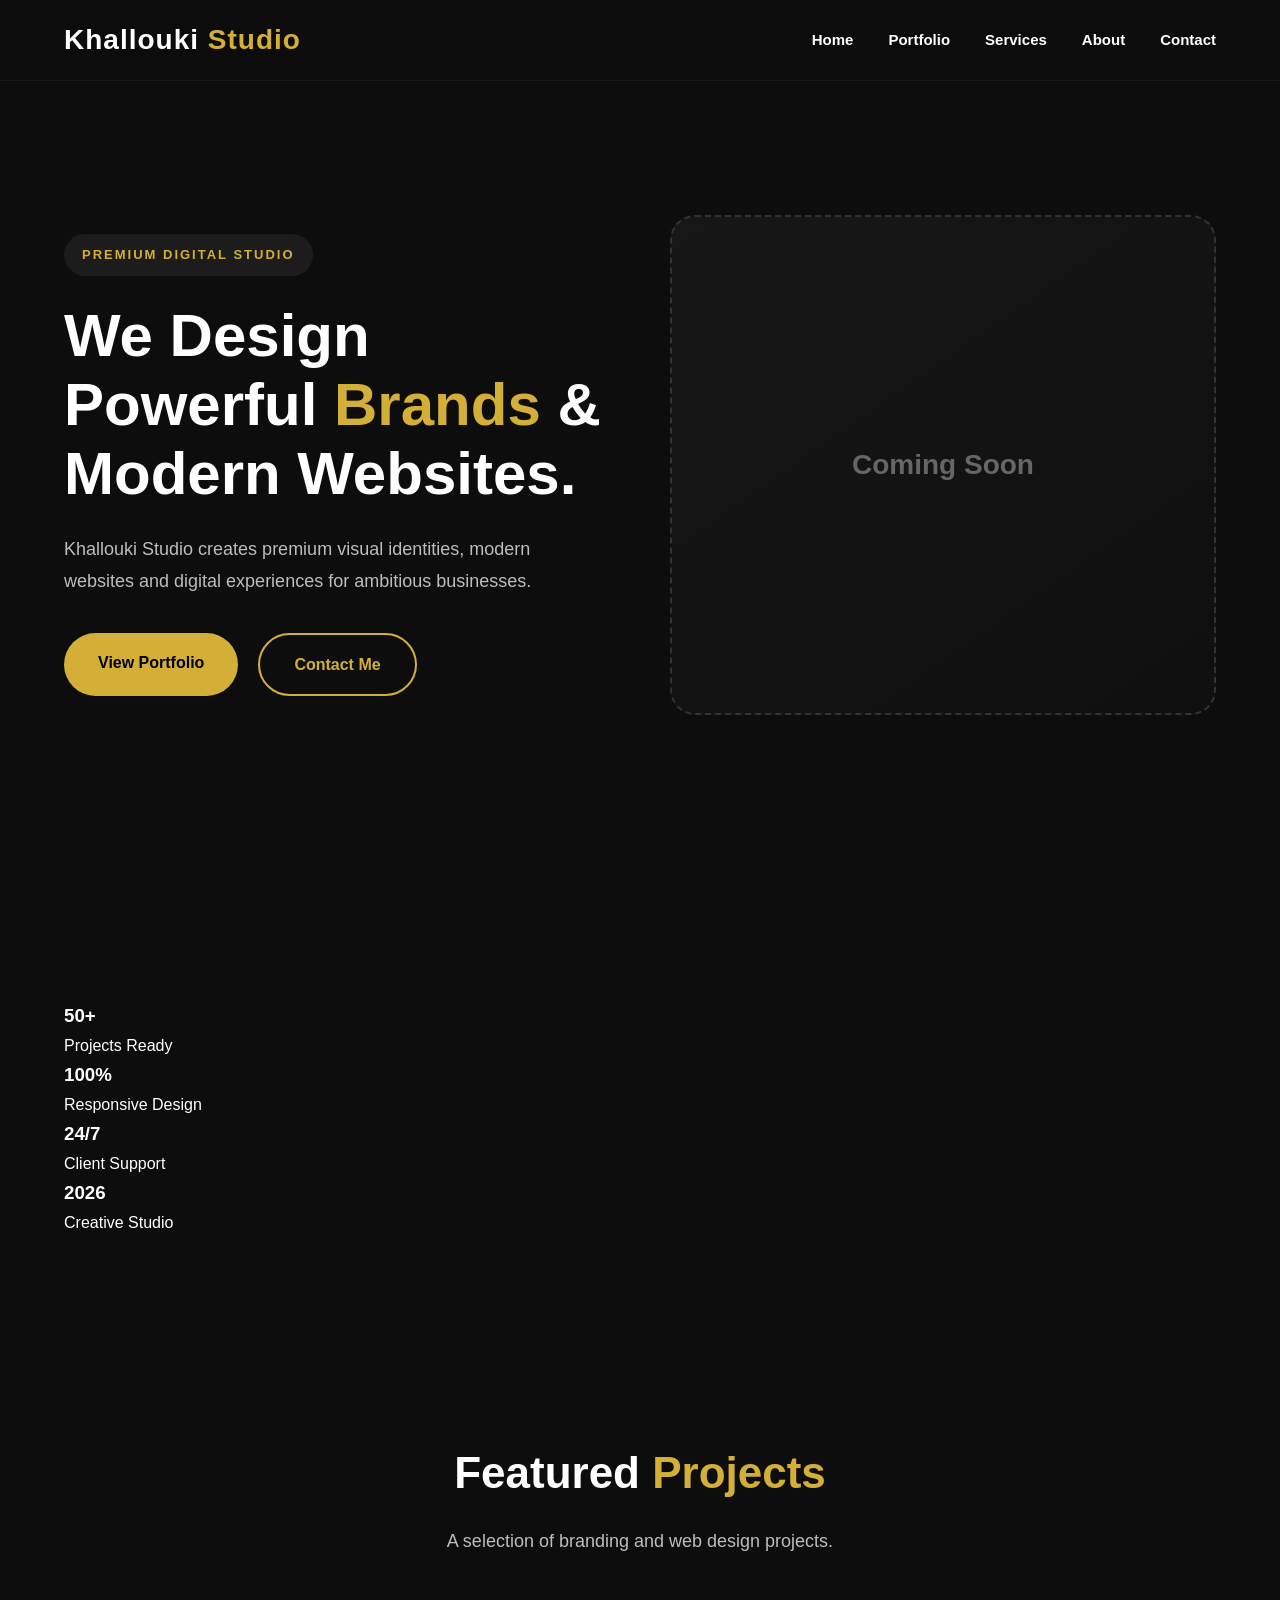
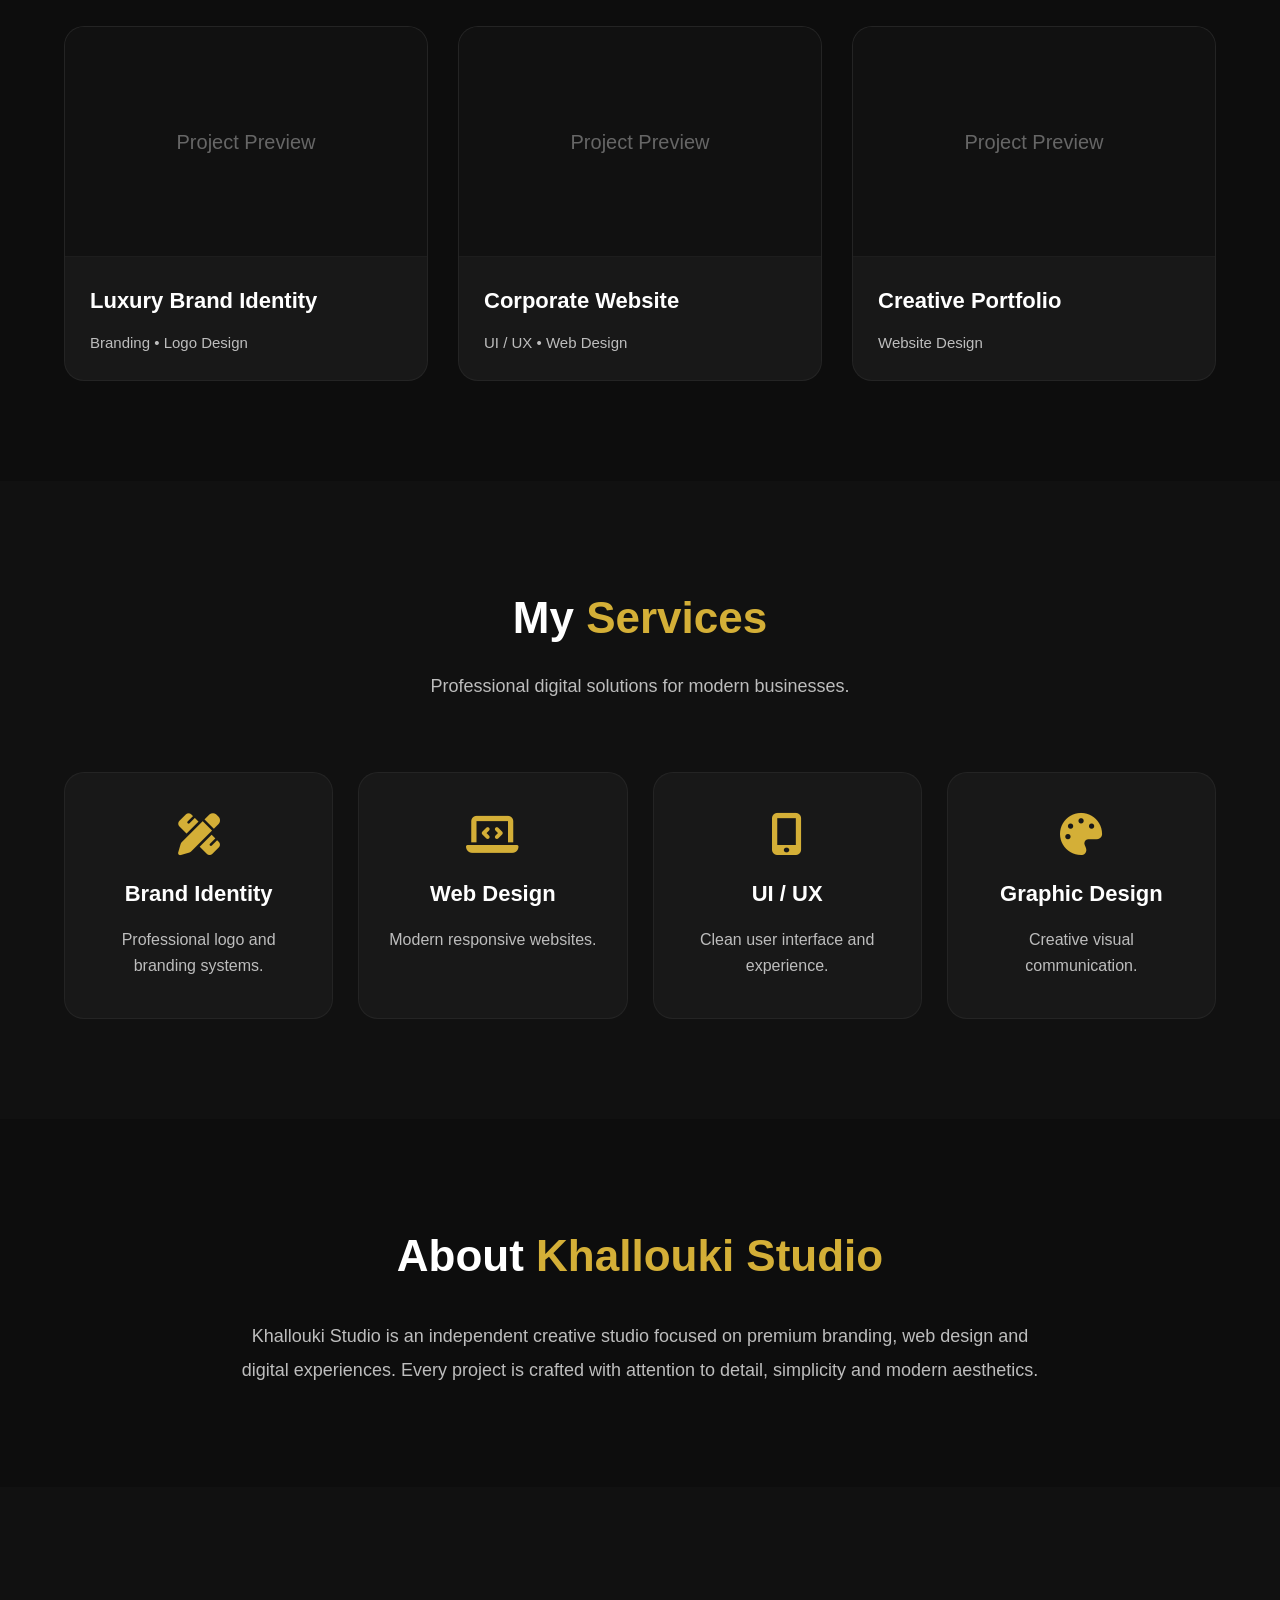
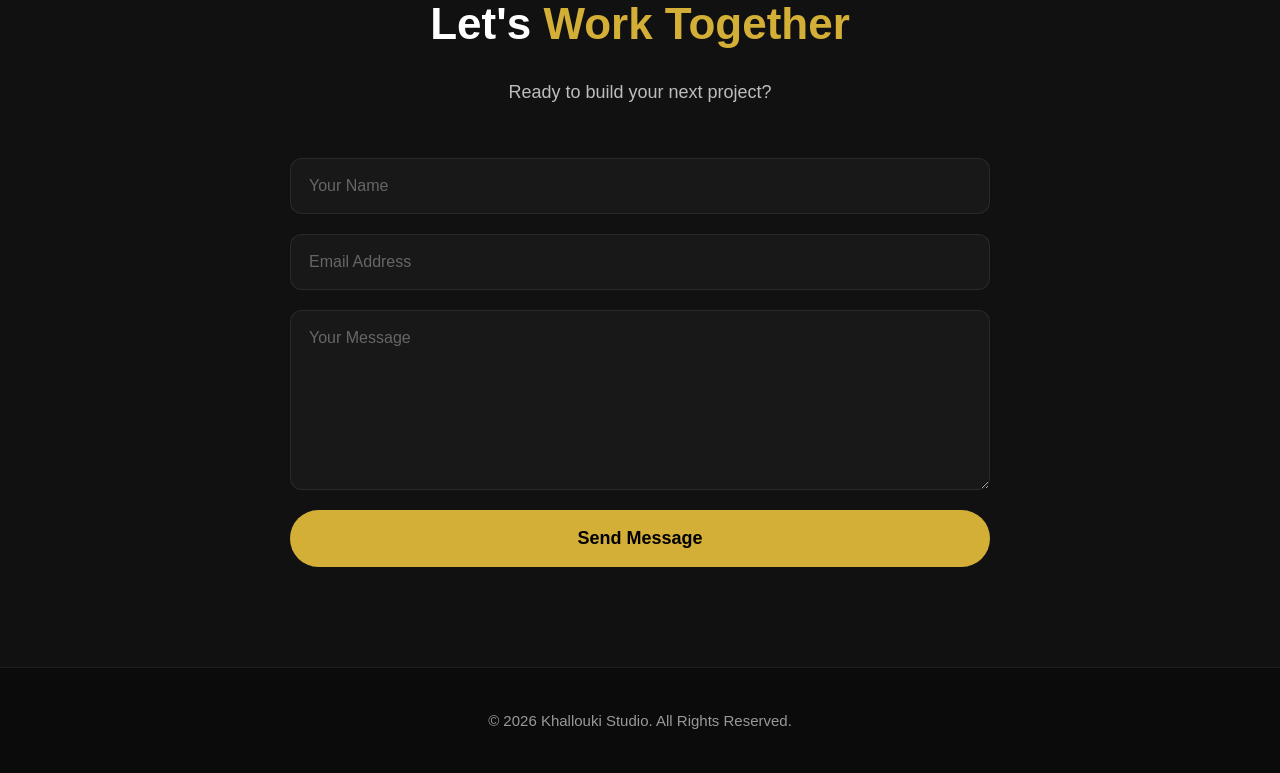
==== commit 367e3c58: "Add stats section to index.html Added a stats section with project metrics and client support detail" ====
--- a/index.html
+++ b/index.html
@@ -116,6 +116,36 @@
         </div>
 
     </section>
+
+    <!-- ===== STATS ===== -->
+    <section class="stats section-padding">
+
+        <div class="container stats-grid">
+
+            <div class="stat-card">
+                <h3>50+</h3>
+                <p>Projects Ready</p>
+            </div>
+
+            <div class="stat-card">
+                <h3>100%</h3>
+                <p>Responsive Design</p>
+            </div>
+
+            <div class="stat-card">
+                <h3>24/7</h3>
+                <p>Client Support</p>
+            </div>
+
+            <div class="stat-card">
+                <h3>2026</h3>
+                <p>Creative Studio</p>
+            </div>
+
+        </div>
+
+    </section>
+
     <!-- ===== PORTFOLIO ===== -->
     <section class="portfolio section-padding" id="portfolio">
         <div class="container">
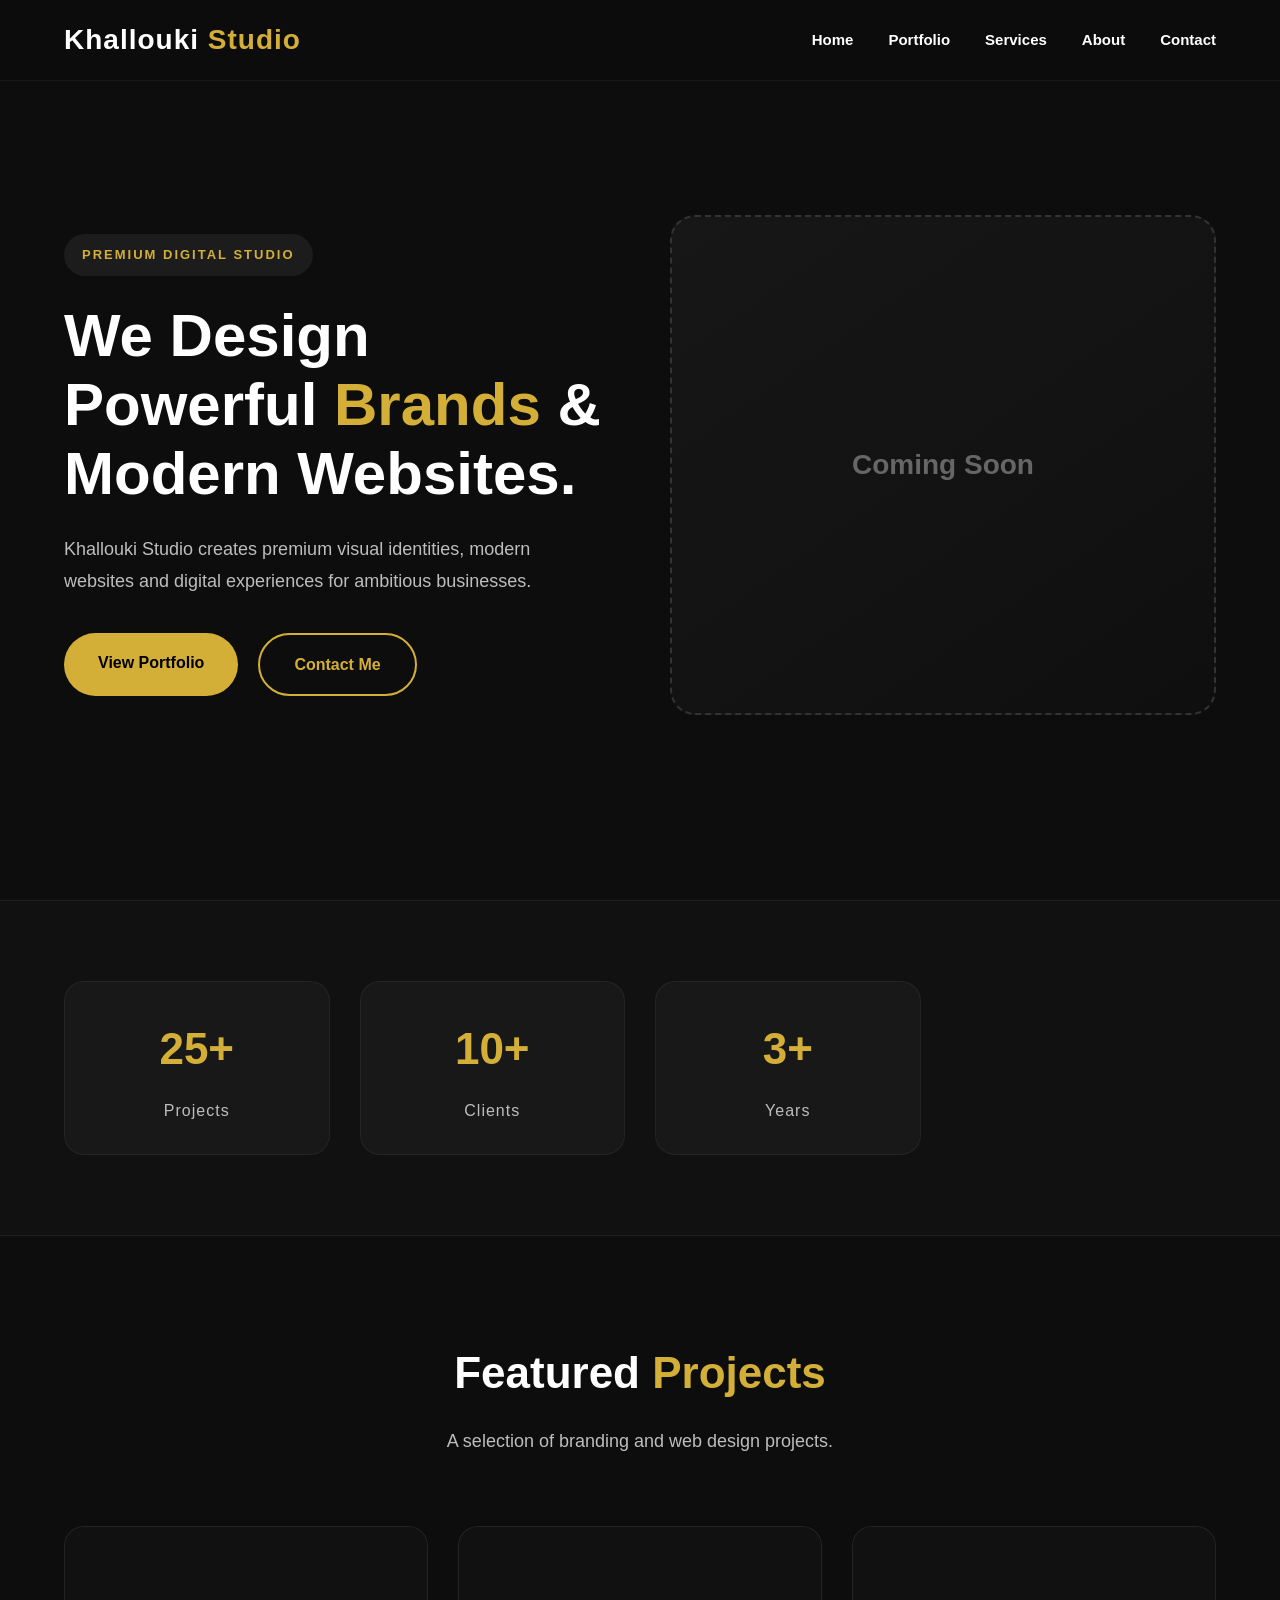
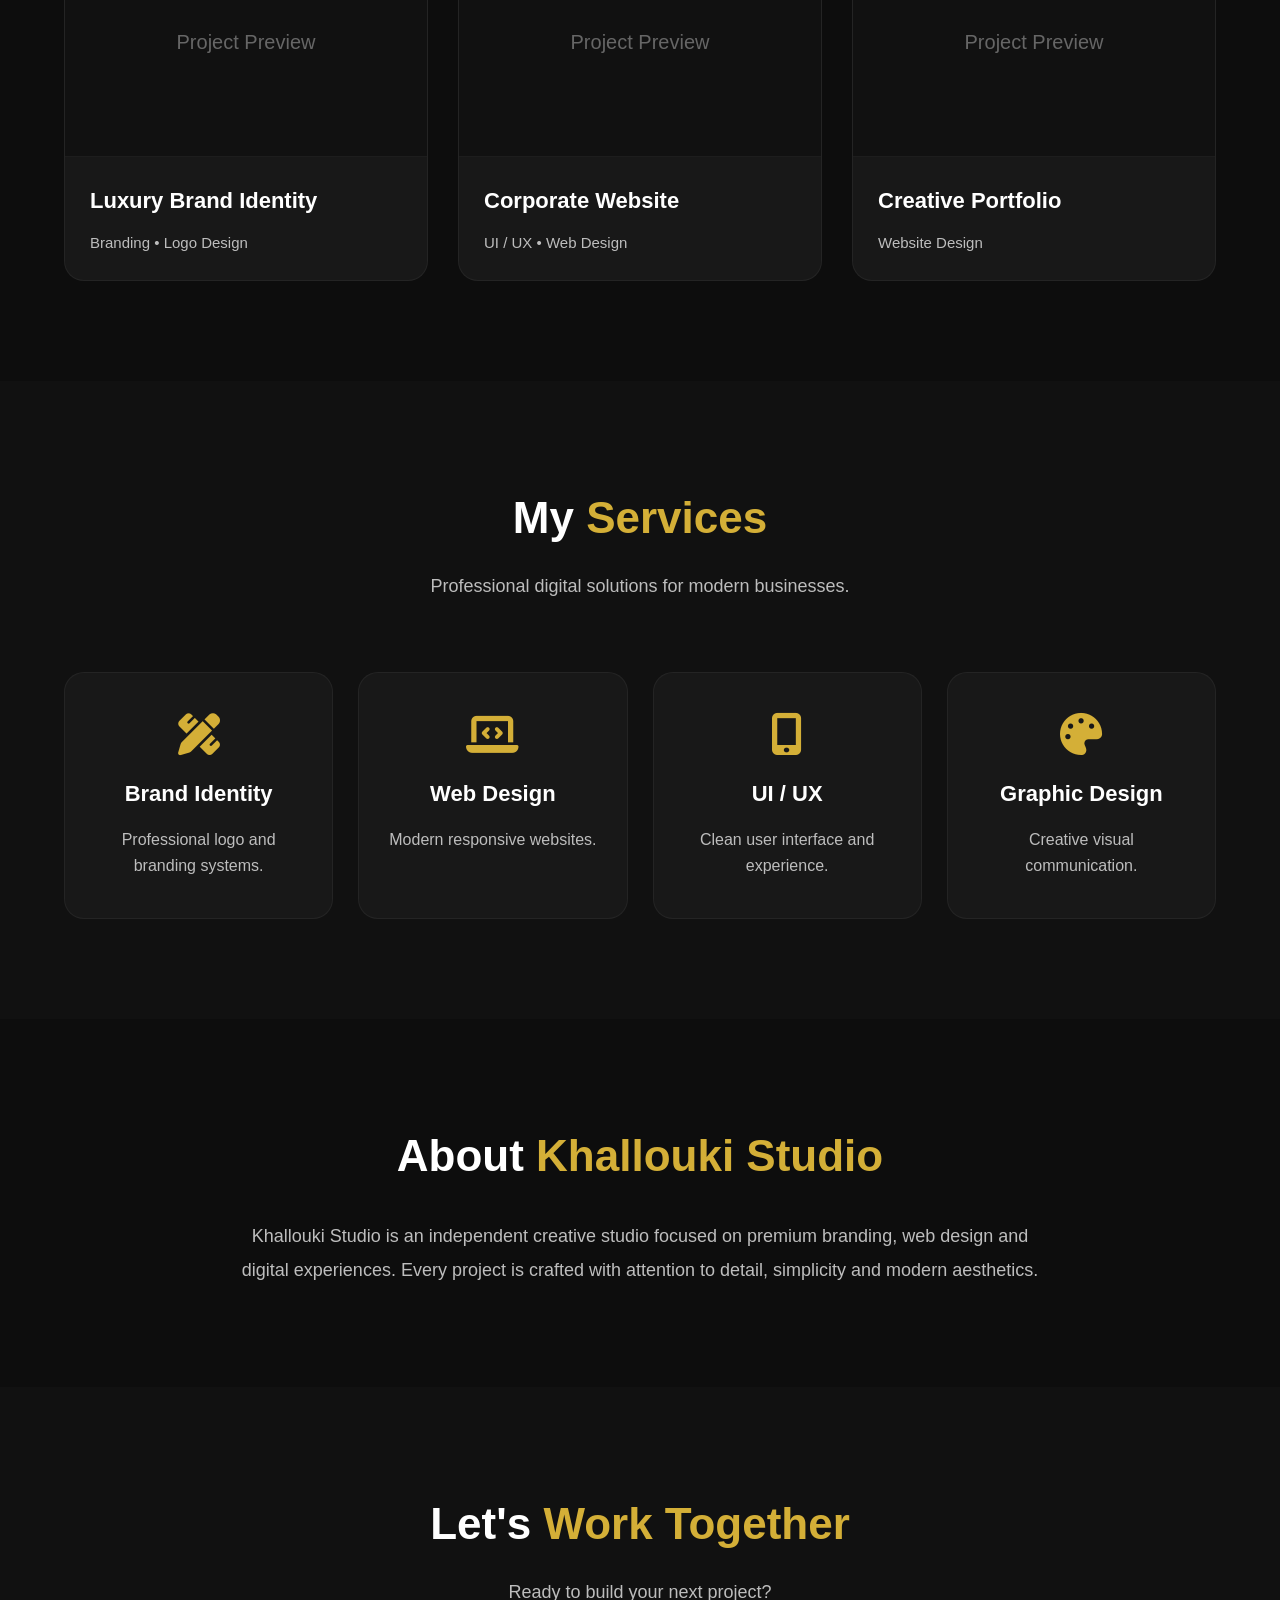
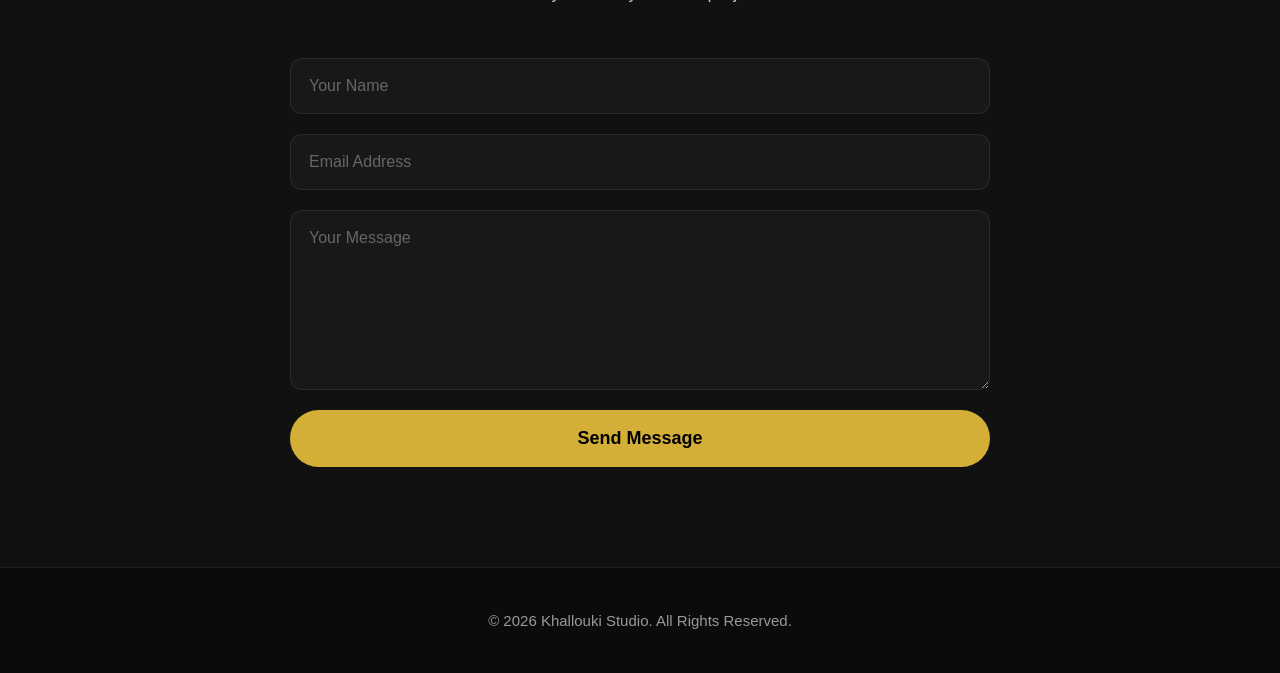
==== commit 27d0e2f6: "Refactor stats section layout in index.html" ====
--- a/index.html
+++ b/index.html
@@ -118,28 +118,27 @@
     </section>
 
     <!-- ===== STATS ===== -->
-    <section class="stats section-padding">
-
-        <div class="container stats-grid">
-
-            <div class="stat-card">
-                <h3>50+</h3>
-                <p>Projects Ready</p>
-            </div>
-
-            <div class="stat-card">
-                <h3>100%</h3>
-                <p>Responsive Design</p>
-            </div>
-
-            <div class="stat-card">
-                <h3>24/7</h3>
-                <p>Client Support</p>
-            </div>
-
-            <div class="stat-card">
-                <h3>2026</h3>
-                <p>Creative Studio</p>
+    <section class="stats">
+
+        <div class="container">
+
+            <div class="stats-grid">
+
+                <div class="stat-card">
+                    <h3>25+</h3>
+                    <p>Projects</p>
+                </div>
+
+                <div class="stat-card">
+                    <h3>10+</h3>
+                    <p>Clients</p>
+                </div>
+
+                <div class="stat-card">
+                    <h3>3+</h3>
+                    <p>Years</p>
+                </div>
+
             </div>
 
         </div>
--- a/style.css
+++ b/style.css
@@ -680,3 +680,94 @@
         scroll-behavior: auto !important;
     }
 }
+
+/* ================= STATS ================= */
+.stats {
+    background: #111;
+    padding: 80px 0;
+    border-top: 1px solid rgba(255, 255, 255, .05);
+    border-bottom: 1px solid rgba(255, 255, 255, .05);
+}
+
+.stats-grid {
+    display: grid;
+    grid-template-columns: repeat(4, 1fr);
+    gap: 30px;
+    text-align: center;
+}
+
+.stat-card {
+    padding: 30px 20px;
+    background: #181818;
+    border-radius: 20px;
+    border: 1px solid rgba(255, 255, 255, .05);
+    transition: all .35s ease;
+}
+
+.stat-card:hover {
+    transform: translateY(-6px);
+    border-color: #d4af37;
+    box-shadow: 0 12px 30px rgba(212, 175, 55, 0.08);
+}
+
+.stat-card h3 {
+    font-size: 44px;
+    font-weight: 800;
+    color: #d4af37;
+    margin-bottom: 10px;
+}
+
+.stat-card p {
+    color: #bdbdbd;
+    font-size: 16px;
+    font-weight: 500;
+    letter-spacing: 1px;
+}
+
+/* Stats Responsive */
+@media (max-width: 992px) {
+    .stats-grid {
+        grid-template-columns: repeat(2, 1fr);
+        gap: 20px;
+    }
+
+    .stat-card h3 {
+        font-size: 36px;
+    }
+}
+
+@media (max-width: 480px) {
+    .stats-grid {
+        grid-template-columns: 1fr 1fr;
+        gap: 15px;
+    }
+
+    .stats {
+        padding: 50px 0;
+    }
+
+    .stat-card {
+        padding: 20px 15px;
+    }
+
+    .stat-card h3 {
+        font-size: 28px;
+    }
+
+    .stat-card p {
+        font-size: 14px;
+    }
+}
+
+/* ===== Scroll Reveal Animation ===== */
+
+.hidden {
+    opacity: 0;
+    transform: translateY(40px);
+    transition: opacity .8s ease, transform .8s ease;
+}
+
+.show {
+    opacity: 1;
+    transform: translateY(0);
+   }
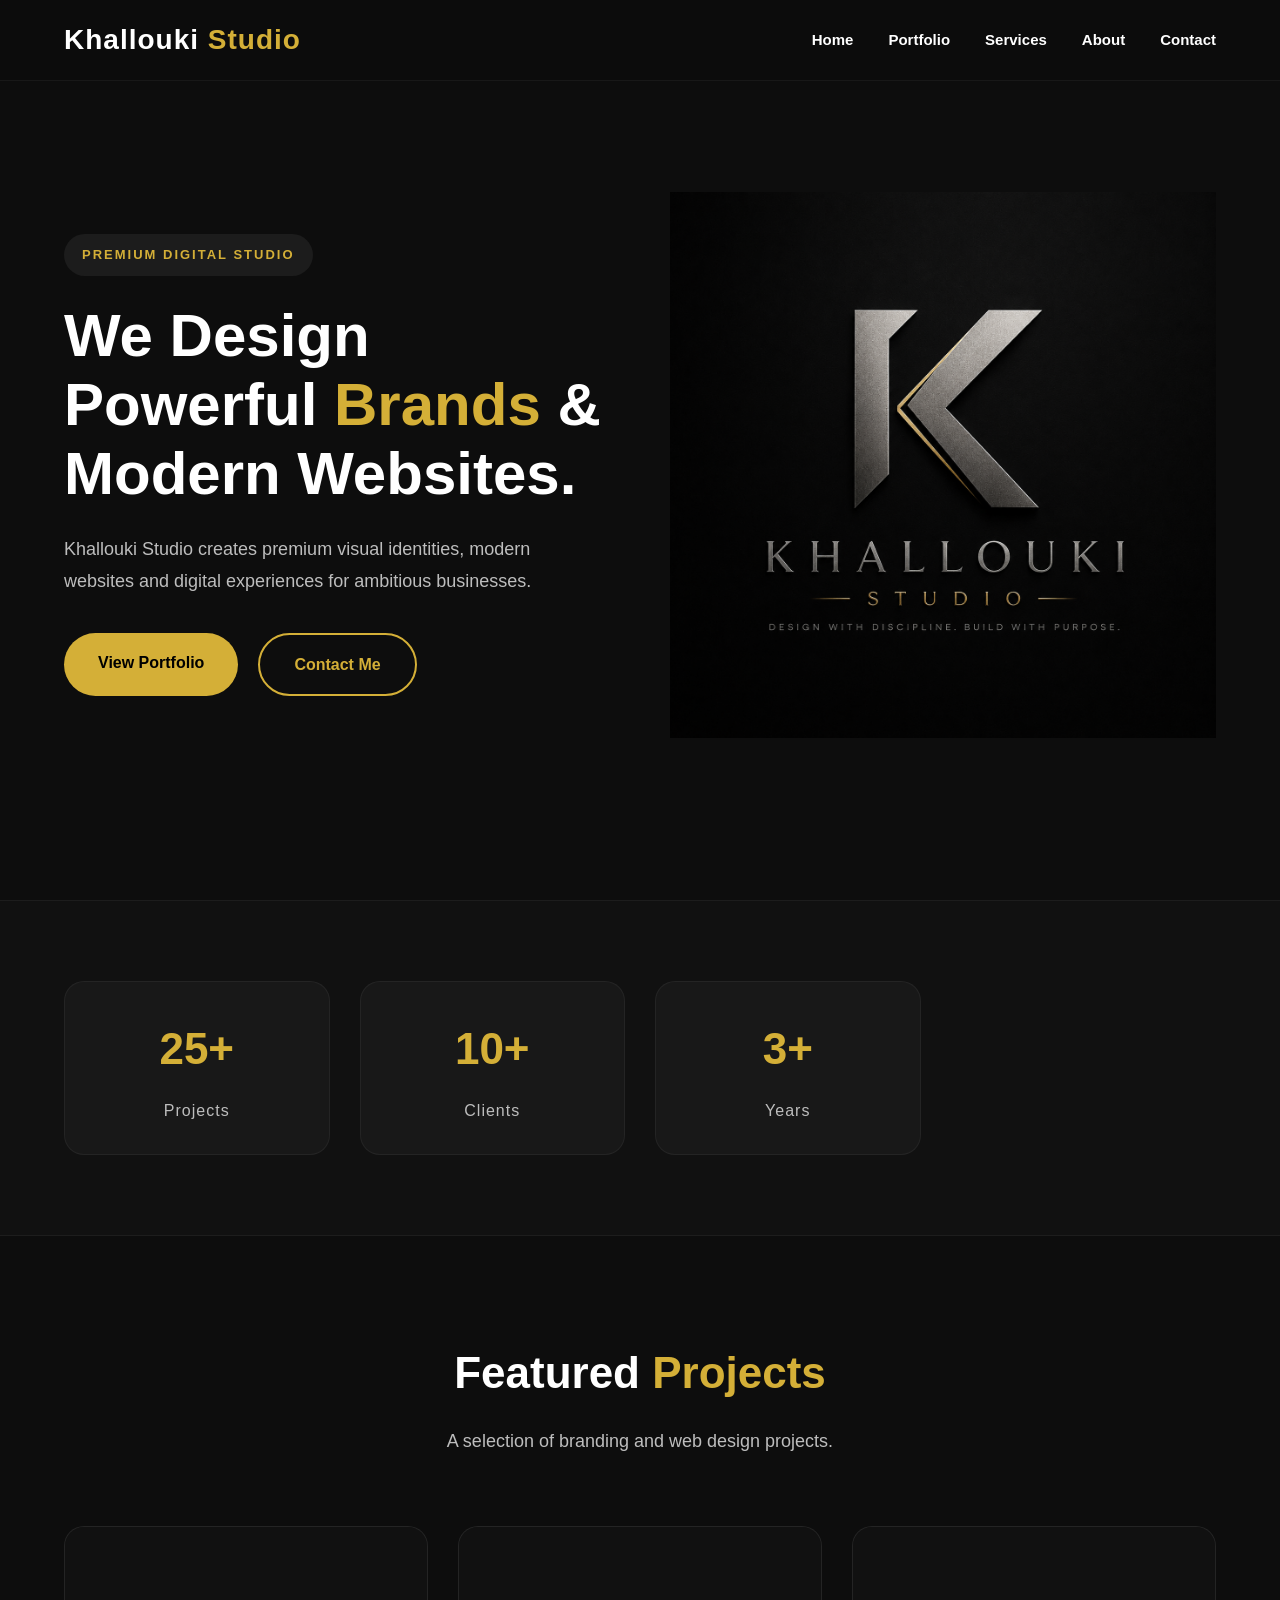
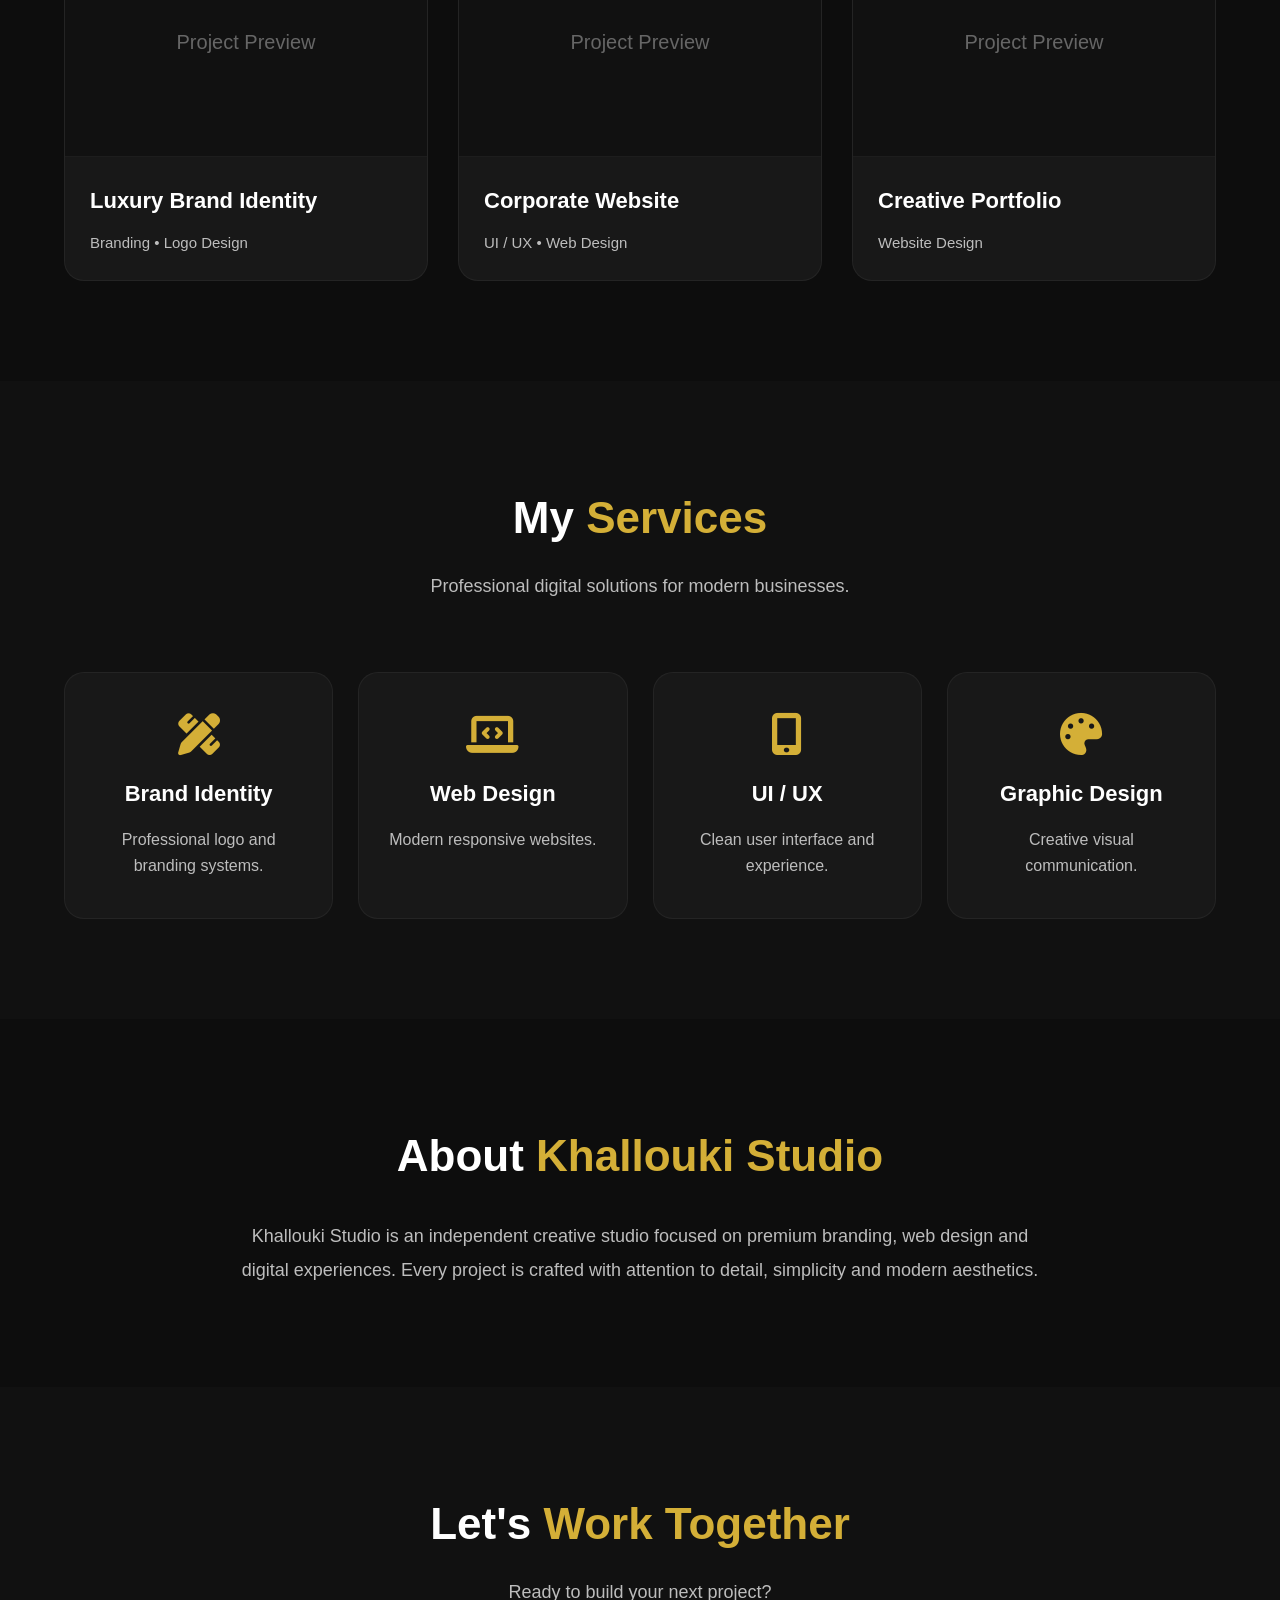
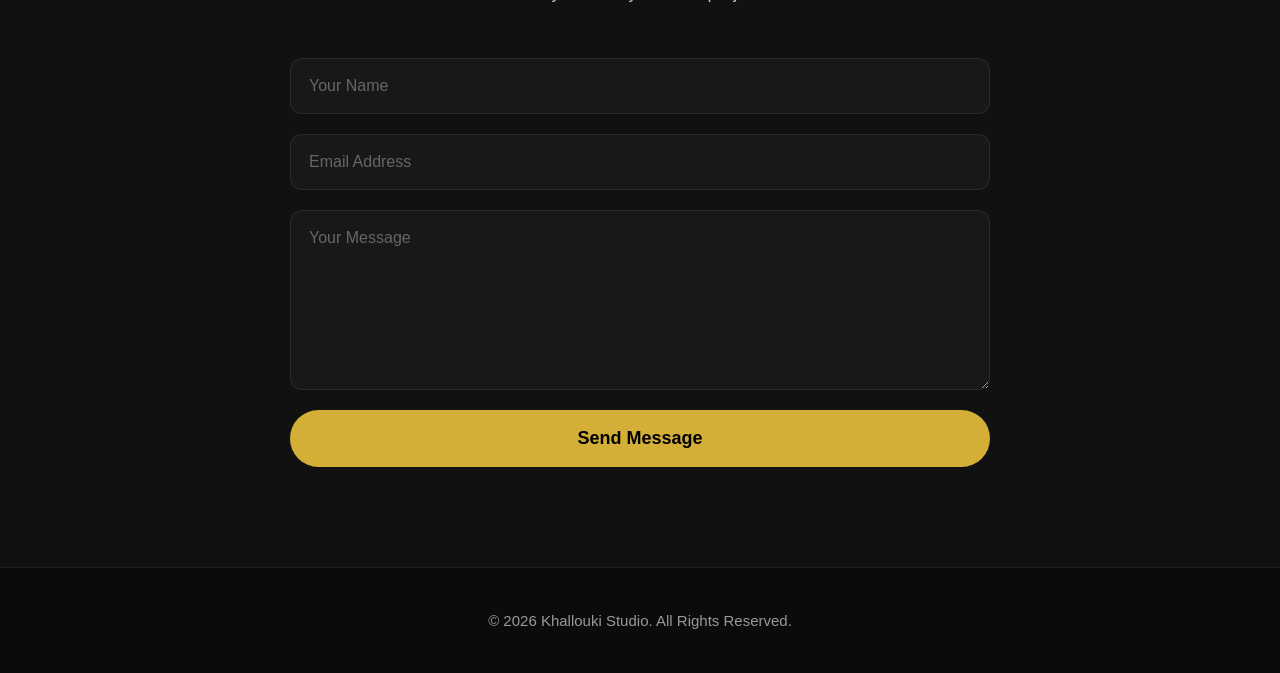
==== commit 5a0dc54e: "Replace hero placeholder with studio logo image" ====
--- a/index.html
+++ b/index.html
@@ -107,9 +107,9 @@
 
             <div class="hero-image">
 
-                <div class="hero-placeholder">
-                    Coming Soon
-                </div>
+                <img src="assets/logo.png"
+                     alt="Khallouki Studio Logo"
+                     class="hero-logo">
 
             </div>
 
